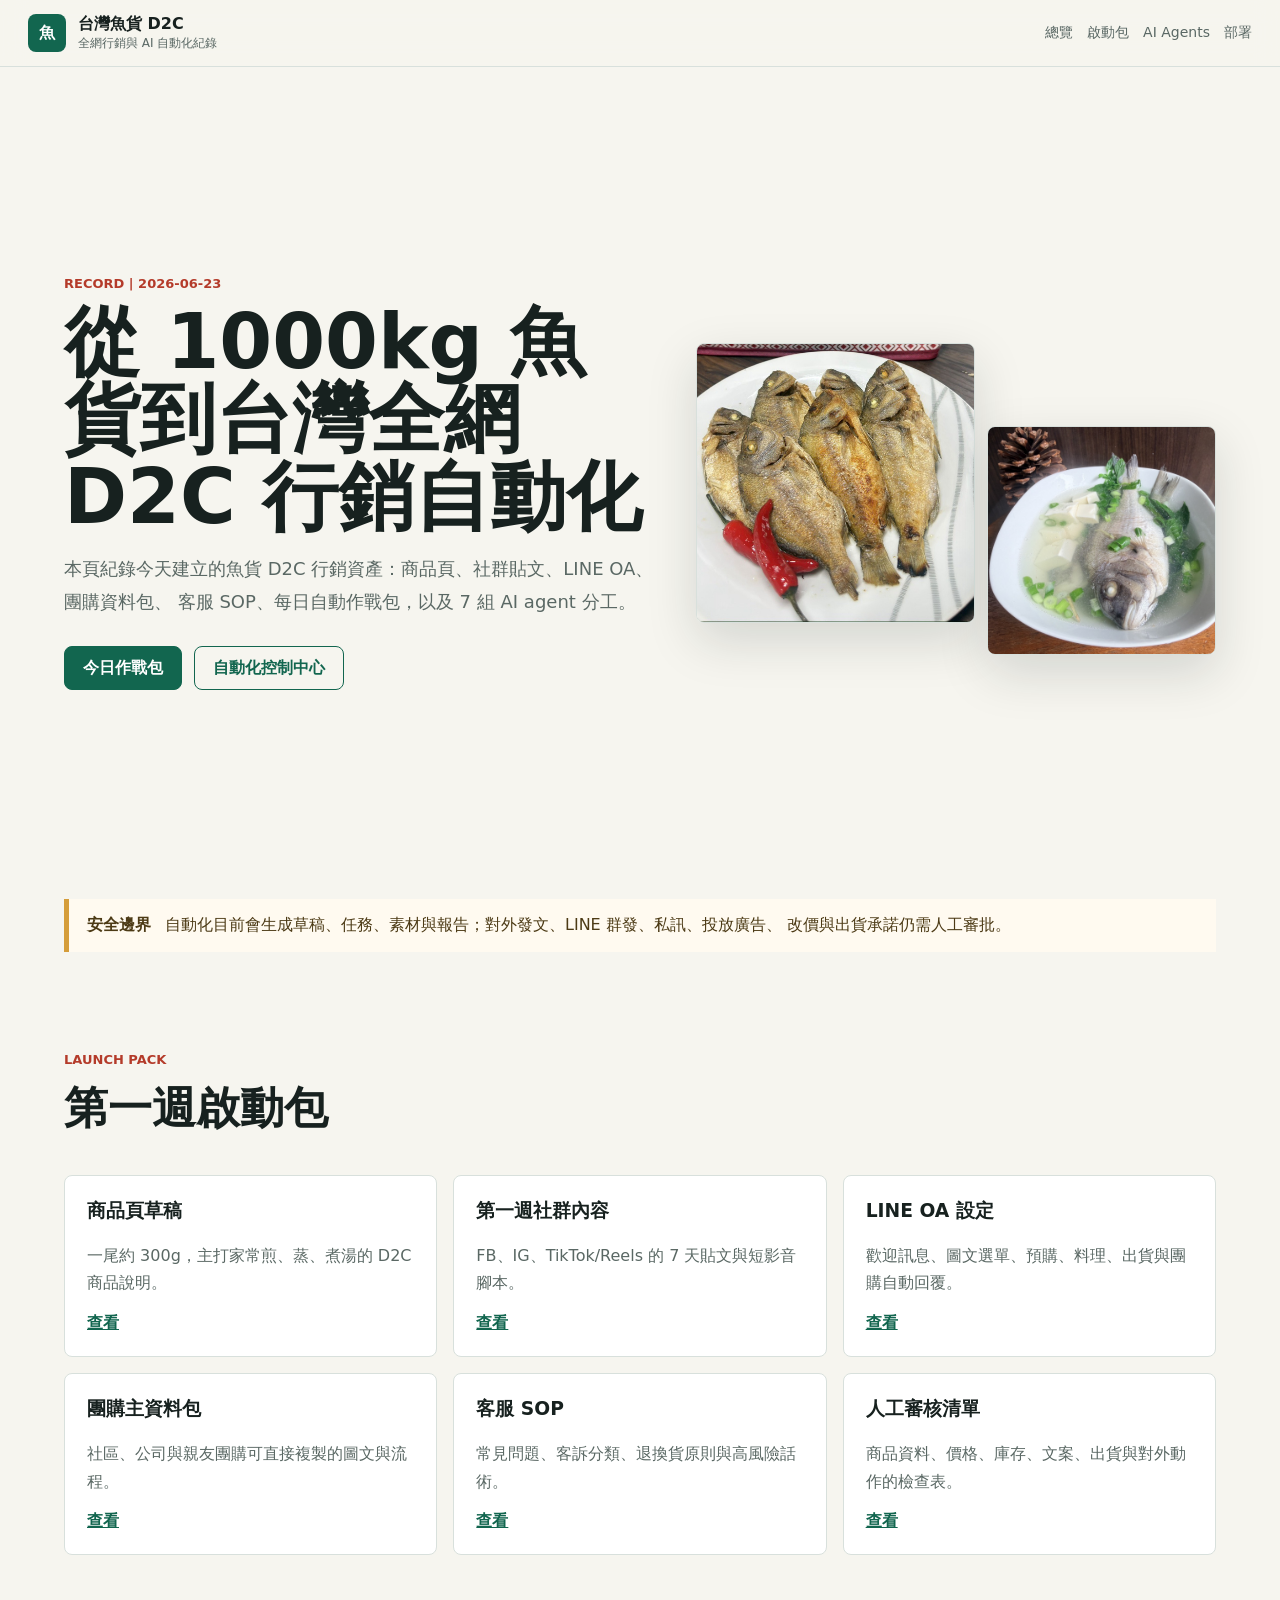
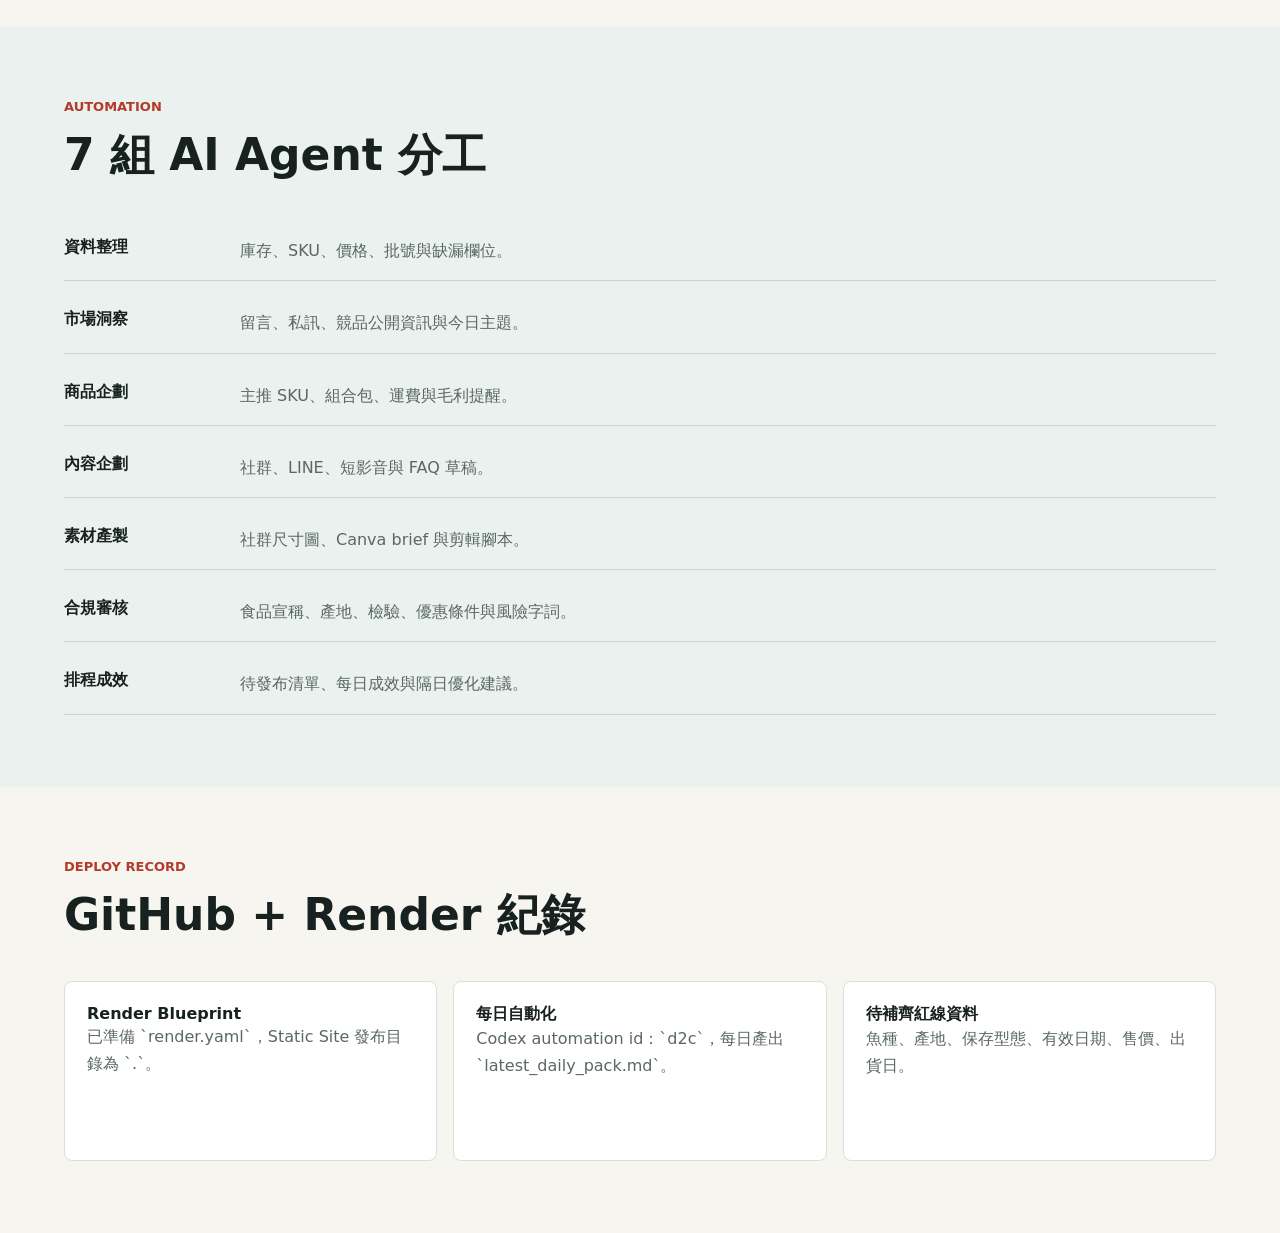
==== web/index.html @ 5a1cbb77 "Record fish D2C launch automation" ====
<!doctype html>
<html lang="zh-Hant">
  <head>
    <meta charset="utf-8" />
    <meta name="viewport" content="width=device-width, initial-scale=1" />
    <title>台灣魚貨 D2C 自動化行銷紀錄</title>
    <meta
      name="description"
      content="台灣魚貨 D2C 全網行銷、AI agent 自動化、冷鏈履約與第一週啟動包紀錄。"
    />
    <link rel="stylesheet" href="styles.css" />
  </head>
  <body>
    <header class="topbar">
      <a class="brand" href="#overview" aria-label="台灣魚貨 D2C 自動化行銷紀錄">
        <span class="brand-mark">魚</span>
        <span>
          <strong>台灣魚貨 D2C</strong>
          <small>全網行銷與 AI 自動化紀錄</small>
        </span>
      </a>
      <nav aria-label="頁面導覽">
        <a href="#overview">總覽</a>
        <a href="#launch">啟動包</a>
        <a href="#agents">AI Agents</a>
        <a href="#render">部署</a>
      </nav>
    </header>

    <main>
      <section id="overview" class="hero">
        <div class="hero-copy">
          <p class="eyebrow">Record | 2026-06-23</p>
          <h1>從 1000kg 魚貨到台灣全網 D2C 行銷自動化</h1>
          <p>
            本頁紀錄今天建立的魚貨 D2C 行銷資產：商品頁、社群貼文、LINE OA、團購資料包、
            客服 SOP、每日自動作戰包，以及 7 組 AI agent 分工。
          </p>
          <div class="hero-actions">
            <a class="button primary" href="../output/fish_d2c_launch/latest_daily_pack.md">今日作戰包</a>
            <a class="button secondary" href="../output/fish_d2c_launch/AUTOMATION_CONTROL_CENTER.md">自動化控制中心</a>
          </div>
        </div>
        <div class="hero-media" aria-label="料理素材">
          <img src="../output/fish_d2c_launch/social_images/fried-fish-square-1080.jpg" alt="乾煎魚料理照" />
          <img src="../output/fish_d2c_launch/social_images/fish-soup-square-1080.jpg" alt="鮮魚豆腐湯料理照" />
        </div>
      </section>

      <section class="notice">
        <strong>安全邊界</strong>
        <span>
          自動化目前會生成草稿、任務、素材與報告；對外發文、LINE 群發、私訊、投放廣告、
          改價與出貨承諾仍需人工審批。
        </span>
      </section>

      <section id="launch" class="section">
        <div class="section-heading">
          <p class="eyebrow">Launch Pack</p>
          <h2>第一週啟動包</h2>
        </div>
        <div class="grid">
          <article class="card">
            <h3>商品頁草稿</h3>
            <p>一尾約 300g，主打家常煎、蒸、煮湯的 D2C 商品說明。</p>
            <a href="../output/fish_d2c_launch/product_page_draft.md">查看</a>
          </article>
          <article class="card">
            <h3>第一週社群內容</h3>
            <p>FB、IG、TikTok/Reels 的 7 天貼文與短影音腳本。</p>
            <a href="../output/fish_d2c_launch/week1_social_posts.md">查看</a>
          </article>
          <article class="card">
            <h3>LINE OA 設定</h3>
            <p>歡迎訊息、圖文選單、預購、料理、出貨與團購自動回覆。</p>
            <a href="../output/fish_d2c_launch/line_oa_launch.md">查看</a>
          </article>
          <article class="card">
            <h3>團購主資料包</h3>
            <p>社區、公司與親友團購可直接複製的圖文與流程。</p>
            <a href="../output/fish_d2c_launch/group_buy_pack.md">查看</a>
          </article>
          <article class="card">
            <h3>客服 SOP</h3>
            <p>常見問題、客訴分類、退換貨原則與高風險話術。</p>
            <a href="../output/fish_d2c_launch/customer_service_sop.md">查看</a>
          </article>
          <article class="card">
            <h3>人工審核清單</h3>
            <p>商品資料、價格、庫存、文案、出貨與對外動作的檢查表。</p>
            <a href="../output/fish_d2c_launch/approval_checklist.md">查看</a>
          </article>
        </div>
      </section>

      <section id="agents" class="section alt">
        <div class="section-heading">
          <p class="eyebrow">Automation</p>
          <h2>7 組 AI Agent 分工</h2>
        </div>
        <ol class="timeline">
          <li><strong>資料整理</strong><span>庫存、SKU、價格、批號與缺漏欄位。</span></li>
          <li><strong>市場洞察</strong><span>留言、私訊、競品公開資訊與今日主題。</span></li>
          <li><strong>商品企劃</strong><span>主推 SKU、組合包、運費與毛利提醒。</span></li>
          <li><strong>內容企劃</strong><span>社群、LINE、短影音與 FAQ 草稿。</span></li>
          <li><strong>素材產製</strong><span>社群尺寸圖、Canva brief 與剪輯腳本。</span></li>
          <li><strong>合規審核</strong><span>食品宣稱、產地、檢驗、優惠條件與風險字詞。</span></li>
          <li><strong>排程成效</strong><span>待發布清單、每日成效與隔日優化建議。</span></li>
        </ol>
      </section>

      <section id="render" class="section">
        <div class="section-heading">
          <p class="eyebrow">Deploy Record</p>
          <h2>GitHub + Render 紀錄</h2>
        </div>
        <div class="status-panel">
          <div>
            <strong>Render Blueprint</strong>
            <span>已準備 `render.yaml`，Static Site 發布目錄為 `.`。</span>
          </div>
          <div>
            <strong>每日自動化</strong>
            <span>Codex automation id：`d2c`，每日產出 `latest_daily_pack.md`。</span>
          </div>
          <div>
            <strong>待補齊紅線資料</strong>
            <span>魚種、產地、保存型態、有效日期、售價、出貨日。</span>
          </div>
        </div>
      </section>
    </main>
  </body>
</html>
---- web/styles.css ----
:root {
  color-scheme: light;
  --ink: #17211f;
  --muted: #5a6864;
  --line: #d8e0dc;
  --bg: #f6f5ef;
  --panel: #ffffff;
  --green: #12664f;
  --red: #b43b2a;
  --gold: #d59d3a;
  --blue: #255c7a;
  font-family: Inter, "Noto Sans TC", "PingFang TC", system-ui, sans-serif;
}

* {
  box-sizing: border-box;
}

body {
  margin: 0;
  background: var(--bg);
  color: var(--ink);
}

a {
  color: inherit;
}

.topbar {
  position: sticky;
  top: 0;
  z-index: 10;
  display: flex;
  align-items: center;
  justify-content: space-between;
  gap: 24px;
  padding: 14px 28px;
  border-bottom: 1px solid var(--line);
  background: rgba(246, 245, 239, 0.94);
  backdrop-filter: blur(12px);
}

.brand {
  display: flex;
  align-items: center;
  gap: 12px;
  text-decoration: none;
}

.brand-mark {
  display: grid;
  width: 38px;
  height: 38px;
  place-items: center;
  border-radius: 8px;
  background: var(--green);
  color: white;
  font-weight: 800;
}

.brand strong,
.brand small {
  display: block;
}

.brand small {
  color: var(--muted);
  font-size: 12px;
}

nav {
  display: flex;
  flex-wrap: wrap;
  gap: 14px;
  color: var(--muted);
  font-size: 14px;
}

nav a {
  text-decoration: none;
}

.hero {
  display: grid;
  grid-template-columns: minmax(0, 1fr) minmax(320px, 520px);
  gap: 40px;
  align-items: center;
  min-height: calc(100vh - 68px);
  padding: 56px clamp(20px, 5vw, 72px);
}

.eyebrow {
  margin: 0 0 12px;
  color: var(--red);
  font-size: 13px;
  font-weight: 800;
  letter-spacing: 0;
  text-transform: uppercase;
}

h1,
h2,
h3,
p {
  margin-top: 0;
}

h1 {
  max-width: 820px;
  margin-bottom: 18px;
  font-size: clamp(40px, 6vw, 76px);
  line-height: 1.02;
}

h2 {
  font-size: clamp(28px, 4vw, 44px);
}

.hero-copy p:not(.eyebrow) {
  max-width: 720px;
  color: var(--muted);
  font-size: 18px;
  line-height: 1.8;
}

.hero-actions {
  display: flex;
  flex-wrap: wrap;
  gap: 12px;
  margin-top: 28px;
}

.button {
  display: inline-flex;
  align-items: center;
  justify-content: center;
  min-height: 44px;
  padding: 0 18px;
  border: 1px solid var(--green);
  border-radius: 8px;
  text-decoration: none;
  font-weight: 800;
}

.button.primary {
  background: var(--green);
  color: white;
}

.button.secondary {
  background: transparent;
  color: var(--green);
}

.hero-media {
  display: grid;
  grid-template-columns: 1fr 0.82fr;
  gap: 12px;
  align-items: end;
}

.hero-media img {
  width: 100%;
  aspect-ratio: 1;
  object-fit: cover;
  border: 1px solid var(--line);
  border-radius: 8px;
  box-shadow: 0 18px 50px rgba(23, 33, 31, 0.15);
}

.hero-media img:nth-child(2) {
  transform: translateY(32px);
}

.notice {
  display: flex;
  gap: 14px;
  align-items: center;
  margin: 0 clamp(20px, 5vw, 72px) 28px;
  padding: 16px 18px;
  border-left: 5px solid var(--gold);
  background: #fffaf0;
  color: #4c3a15;
}

.section {
  padding: 72px clamp(20px, 5vw, 72px);
}

.section.alt {
  background: #eaf1ee;
}

.section-heading {
  max-width: 760px;
  margin-bottom: 28px;
}

.grid {
  display: grid;
  grid-template-columns: repeat(3, minmax(0, 1fr));
  gap: 16px;
}

.card,
.status-panel > div {
  min-height: 180px;
  padding: 22px;
  border: 1px solid var(--line);
  border-radius: 8px;
  background: var(--panel);
}

.card p,
.timeline span,
.status-panel span {
  color: var(--muted);
  line-height: 1.7;
}

.card a {
  color: var(--green);
  font-weight: 800;
}

.timeline {
  display: grid;
  gap: 12px;
  margin: 0;
  padding: 0;
  list-style: none;
}

.timeline li {
  display: grid;
  grid-template-columns: 160px 1fr;
  gap: 16px;
  padding: 16px 0;
  border-bottom: 1px solid rgba(18, 102, 79, 0.18);
}

.status-panel {
  display: grid;
  grid-template-columns: repeat(3, minmax(0, 1fr));
  gap: 16px;
}

.status-panel strong,
.status-panel span {
  display: block;
}

@media (max-width: 860px) {
  .topbar,
  .hero,
  .notice {
    align-items: flex-start;
  }

  .topbar {
    position: static;
    flex-direction: column;
  }

  .hero,
  .grid,
  .status-panel {
    grid-template-columns: 1fr;
  }

  .hero {
    min-height: auto;
    padding-top: 36px;
  }

  .hero-media img:nth-child(2) {
    transform: none;
  }

  .notice {
    flex-direction: column;
  }

  .timeline li {
    grid-template-columns: 1fr;
    gap: 6px;
  }
}
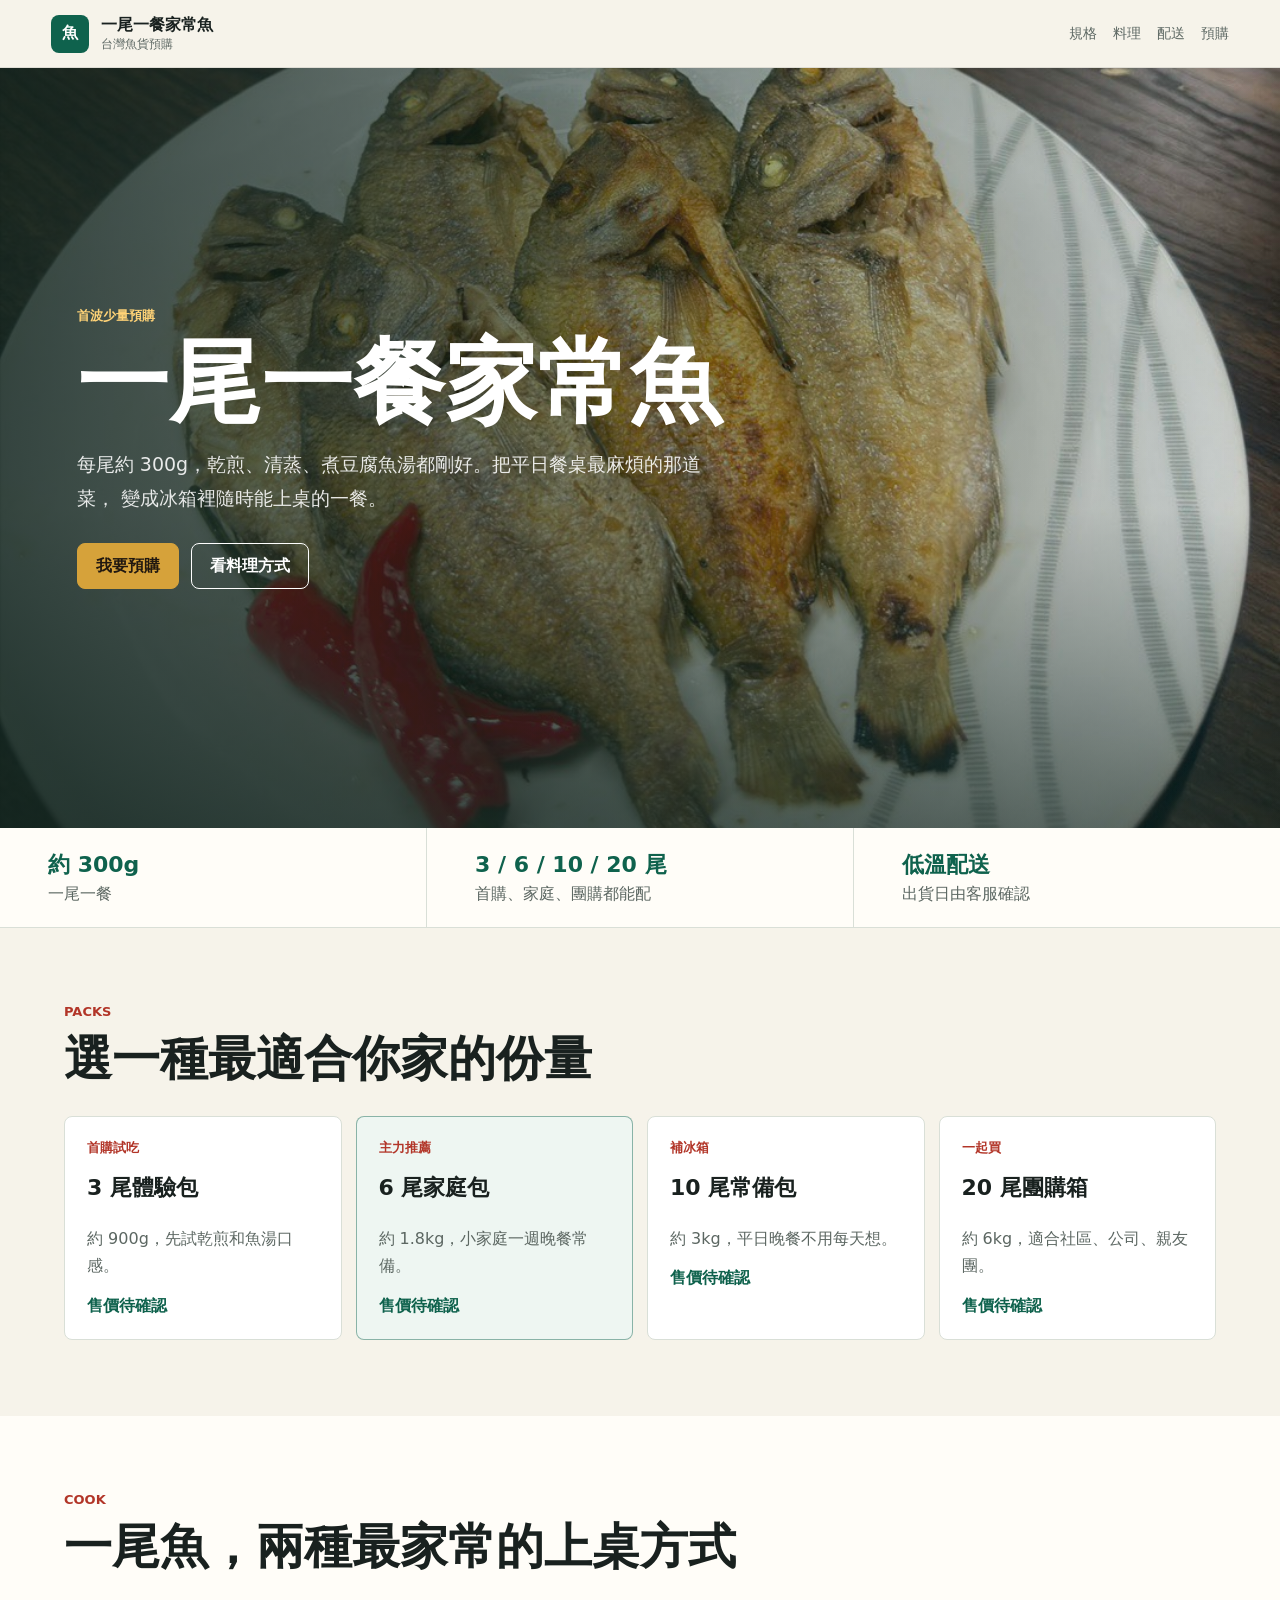
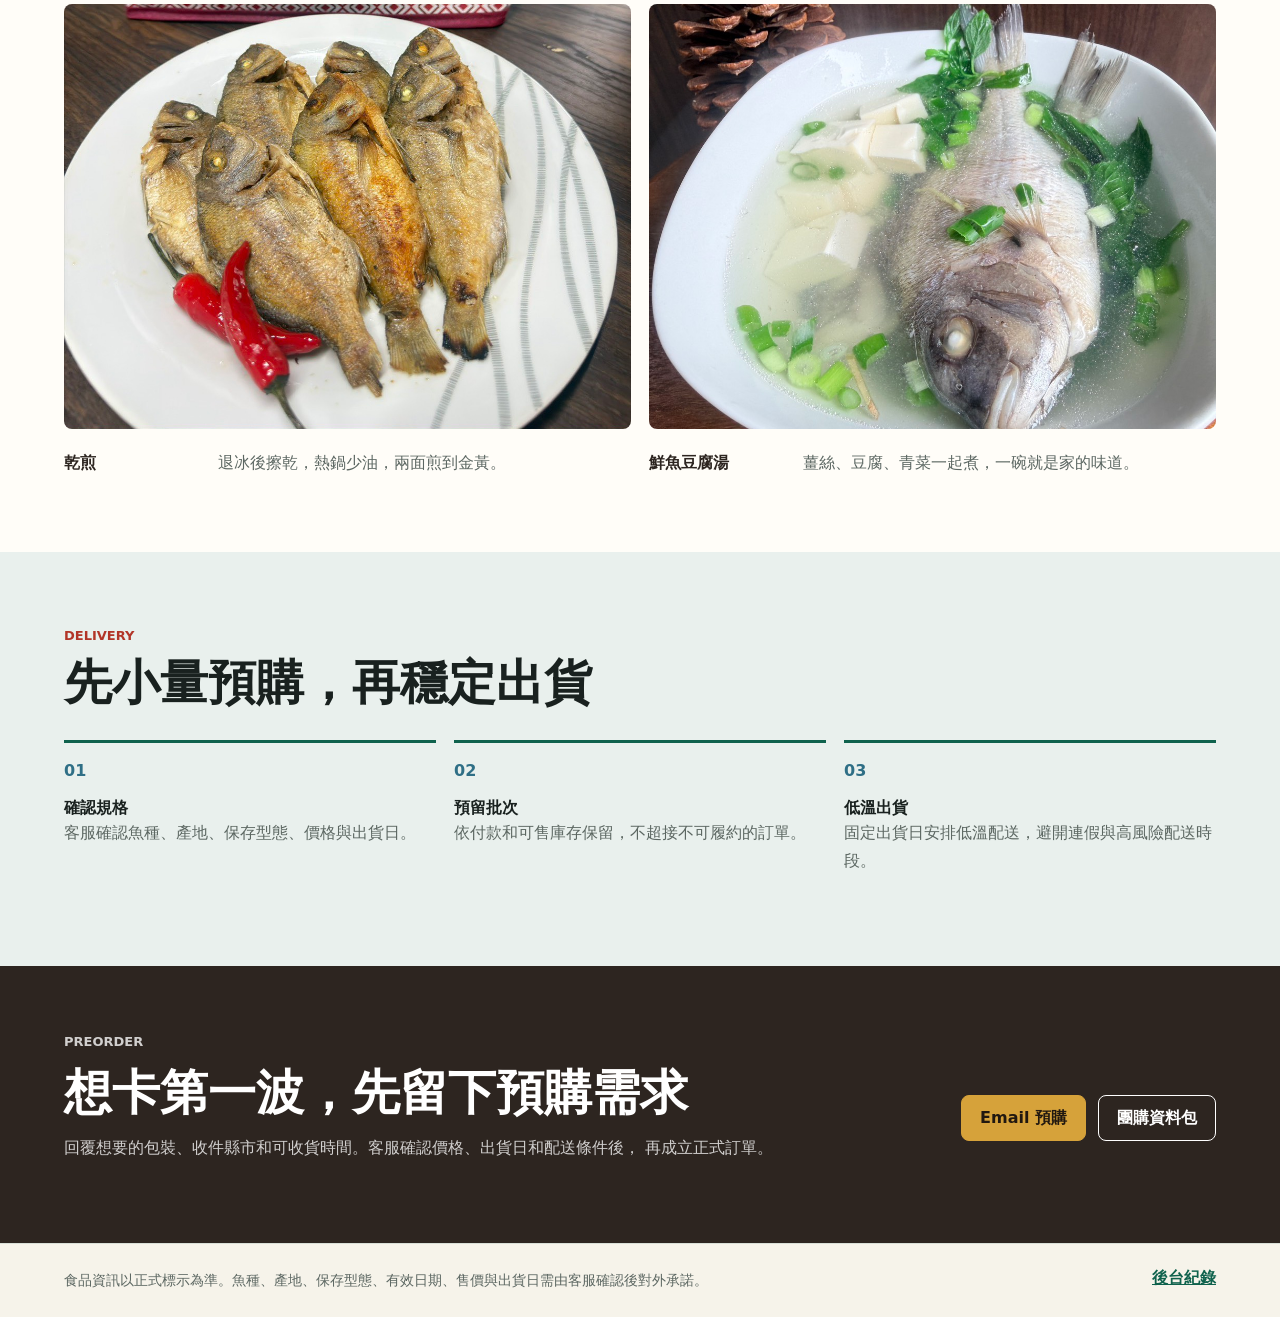
==== commit cc575006: "Build single product landing page" ====
--- a/web/index.html
+++ b/web/index.html
@@ -3,132 +3,167 @@
   <head>
     <meta charset="utf-8" />
     <meta name="viewport" content="width=device-width, initial-scale=1" />
-    <title>台灣魚貨 D2C 自動化行銷紀錄</title>
+    <title>一尾一餐家常魚｜台灣魚貨預購</title>
     <meta
       name="description"
-      content="台灣魚貨 D2C 全網行銷、AI agent 自動化、冷鏈履約與第一週啟動包紀錄。"
+      content="每尾約 300g，一餐剛剛好。適合乾煎、清蒸、煮湯的台灣家常魚預購頁。"
     />
     <link rel="stylesheet" href="styles.css" />
   </head>
   <body>
     <header class="topbar">
-      <a class="brand" href="#overview" aria-label="台灣魚貨 D2C 自動化行銷紀錄">
+      <a class="brand" href="#hero" aria-label="一尾一餐家常魚">
         <span class="brand-mark">魚</span>
         <span>
-          <strong>台灣魚貨 D2C</strong>
-          <small>全網行銷與 AI 自動化紀錄</small>
+          <strong>一尾一餐家常魚</strong>
+          <small>台灣魚貨預購</small>
         </span>
       </a>
       <nav aria-label="頁面導覽">
-        <a href="#overview">總覽</a>
-        <a href="#launch">啟動包</a>
-        <a href="#agents">AI Agents</a>
-        <a href="#render">部署</a>
+        <a href="#packs">規格</a>
+        <a href="#cook">料理</a>
+        <a href="#delivery">配送</a>
+        <a href="#order">預購</a>
       </nav>
     </header>
 
     <main>
-      <section id="overview" class="hero">
-        <div class="hero-copy">
-          <p class="eyebrow">Record | 2026-06-23</p>
-          <h1>從 1000kg 魚貨到台灣全網 D2C 行銷自動化</h1>
+      <section id="hero" class="hero">
+        <img
+          class="hero-image"
+          src="/output/fish_d2c_launch/assets/fried-fish.jpg"
+          alt="乾煎魚料理照"
+        />
+        <div class="hero-overlay"></div>
+        <div class="hero-content">
+          <p class="eyebrow">首波少量預購</p>
+          <h1>一尾一餐家常魚</h1>
           <p>
-            本頁紀錄今天建立的魚貨 D2C 行銷資產：商品頁、社群貼文、LINE OA、團購資料包、
-            客服 SOP、每日自動作戰包，以及 7 組 AI agent 分工。
+            每尾約 300g，乾煎、清蒸、煮豆腐魚湯都剛好。把平日餐桌最麻煩的那道菜，
+            變成冰箱裡隨時能上桌的一餐。
           </p>
           <div class="hero-actions">
-            <a class="button primary" href="../output/fish_d2c_launch/latest_daily_pack.md">今日作戰包</a>
-            <a class="button secondary" href="../output/fish_d2c_launch/AUTOMATION_CONTROL_CENTER.md">自動化控制中心</a>
+            <a class="button primary" href="#order">我要預購</a>
+            <a class="button secondary" href="#cook">看料理方式</a>
           </div>
-        </div>
-        <div class="hero-media" aria-label="料理素材">
-          <img src="../output/fish_d2c_launch/social_images/fried-fish-square-1080.jpg" alt="乾煎魚料理照" />
-          <img src="../output/fish_d2c_launch/social_images/fish-soup-square-1080.jpg" alt="鮮魚豆腐湯料理照" />
         </div>
       </section>
 
-      <section class="notice">
-        <strong>安全邊界</strong>
-        <span>
-          自動化目前會生成草稿、任務、素材與報告；對外發文、LINE 群發、私訊、投放廣告、
-          改價與出貨承諾仍需人工審批。
-        </span>
+      <section class="quick-strip" aria-label="商品重點">
+        <div>
+          <strong>約 300g</strong>
+          <span>一尾一餐</span>
+        </div>
+        <div>
+          <strong>3 / 6 / 10 / 20 尾</strong>
+          <span>首購、家庭、團購都能配</span>
+        </div>
+        <div>
+          <strong>低溫配送</strong>
+          <span>出貨日由客服確認</span>
+        </div>
       </section>
 
-      <section id="launch" class="section">
+      <section id="packs" class="section">
         <div class="section-heading">
-          <p class="eyebrow">Launch Pack</p>
-          <h2>第一週啟動包</h2>
+          <p class="eyebrow">Packs</p>
+          <h2>選一種最適合你家的份量</h2>
         </div>
-        <div class="grid">
-          <article class="card">
-            <h3>商品頁草稿</h3>
-            <p>一尾約 300g，主打家常煎、蒸、煮湯的 D2C 商品說明。</p>
-            <a href="../output/fish_d2c_launch/product_page_draft.md">查看</a>
+        <div class="pack-grid">
+          <article class="pack-card">
+            <span>首購試吃</span>
+            <h3>3 尾體驗包</h3>
+            <p>約 900g，先試乾煎和魚湯口感。</p>
+            <strong>售價待確認</strong>
           </article>
-          <article class="card">
-            <h3>第一週社群內容</h3>
-            <p>FB、IG、TikTok/Reels 的 7 天貼文與短影音腳本。</p>
-            <a href="../output/fish_d2c_launch/week1_social_posts.md">查看</a>
+          <article class="pack-card featured">
+            <span>主力推薦</span>
+            <h3>6 尾家庭包</h3>
+            <p>約 1.8kg，小家庭一週晚餐常備。</p>
+            <strong>售價待確認</strong>
           </article>
-          <article class="card">
-            <h3>LINE OA 設定</h3>
-            <p>歡迎訊息、圖文選單、預購、料理、出貨與團購自動回覆。</p>
-            <a href="../output/fish_d2c_launch/line_oa_launch.md">查看</a>
+          <article class="pack-card">
+            <span>補冰箱</span>
+            <h3>10 尾常備包</h3>
+            <p>約 3kg，平日晚餐不用每天想。</p>
+            <strong>售價待確認</strong>
           </article>
-          <article class="card">
-            <h3>團購主資料包</h3>
-            <p>社區、公司與親友團購可直接複製的圖文與流程。</p>
-            <a href="../output/fish_d2c_launch/group_buy_pack.md">查看</a>
-          </article>
-          <article class="card">
-            <h3>客服 SOP</h3>
-            <p>常見問題、客訴分類、退換貨原則與高風險話術。</p>
-            <a href="../output/fish_d2c_launch/customer_service_sop.md">查看</a>
-          </article>
-          <article class="card">
-            <h3>人工審核清單</h3>
-            <p>商品資料、價格、庫存、文案、出貨與對外動作的檢查表。</p>
-            <a href="../output/fish_d2c_launch/approval_checklist.md">查看</a>
+          <article class="pack-card">
+            <span>一起買</span>
+            <h3>20 尾團購箱</h3>
+            <p>約 6kg，適合社區、公司、親友團。</p>
+            <strong>售價待確認</strong>
           </article>
         </div>
       </section>
 
-      <section id="agents" class="section alt">
+      <section id="cook" class="section cook-section">
         <div class="section-heading">
-          <p class="eyebrow">Automation</p>
-          <h2>7 組 AI Agent 分工</h2>
+          <p class="eyebrow">Cook</p>
+          <h2>一尾魚，兩種最家常的上桌方式</h2>
         </div>
-        <ol class="timeline">
-          <li><strong>資料整理</strong><span>庫存、SKU、價格、批號與缺漏欄位。</span></li>
-          <li><strong>市場洞察</strong><span>留言、私訊、競品公開資訊與今日主題。</span></li>
-          <li><strong>商品企劃</strong><span>主推 SKU、組合包、運費與毛利提醒。</span></li>
-          <li><strong>內容企劃</strong><span>社群、LINE、短影音與 FAQ 草稿。</span></li>
-          <li><strong>素材產製</strong><span>社群尺寸圖、Canva brief 與剪輯腳本。</span></li>
-          <li><strong>合規審核</strong><span>食品宣稱、產地、檢驗、優惠條件與風險字詞。</span></li>
-          <li><strong>排程成效</strong><span>待發布清單、每日成效與隔日優化建議。</span></li>
-        </ol>
+        <div class="cook-layout">
+          <figure>
+            <img src="/output/fish_d2c_launch/assets/fried-fish.jpg" alt="乾煎魚成品" />
+            <figcaption>
+              <strong>乾煎</strong>
+              <span>退冰後擦乾，熱鍋少油，兩面煎到金黃。</span>
+            </figcaption>
+          </figure>
+          <figure>
+            <img src="/output/fish_d2c_launch/assets/fish-soup.jpg" alt="鮮魚豆腐湯成品" />
+            <figcaption>
+              <strong>鮮魚豆腐湯</strong>
+              <span>薑絲、豆腐、青菜一起煮，一碗就是家的味道。</span>
+            </figcaption>
+          </figure>
+        </div>
       </section>
 
-      <section id="render" class="section">
+      <section id="delivery" class="section delivery-section">
         <div class="section-heading">
-          <p class="eyebrow">Deploy Record</p>
-          <h2>GitHub + Render 紀錄</h2>
+          <p class="eyebrow">Delivery</p>
+          <h2>先小量預購，再穩定出貨</h2>
         </div>
-        <div class="status-panel">
+        <div class="delivery-steps">
           <div>
-            <strong>Render Blueprint</strong>
-            <span>已準備 `render.yaml`，Static Site 發布目錄為 `.`。</span>
+            <span>01</span>
+            <strong>確認規格</strong>
+            <p>客服確認魚種、產地、保存型態、價格與出貨日。</p>
           </div>
           <div>
-            <strong>每日自動化</strong>
-            <span>Codex automation id：`d2c`，每日產出 `latest_daily_pack.md`。</span>
+            <span>02</span>
+            <strong>預留批次</strong>
+            <p>依付款和可售庫存保留，不超接不可履約的訂單。</p>
           </div>
           <div>
-            <strong>待補齊紅線資料</strong>
-            <span>魚種、產地、保存型態、有效日期、售價、出貨日。</span>
+            <span>03</span>
+            <strong>低溫出貨</strong>
+            <p>固定出貨日安排低溫配送，避開連假與高風險配送時段。</p>
           </div>
         </div>
+      </section>
+
+      <section id="order" class="order-section">
+        <div>
+          <p class="eyebrow">Preorder</p>
+          <h2>想卡第一波，先留下預購需求</h2>
+          <p>
+            回覆想要的包裝、收件縣市和可收貨時間。客服確認價格、出貨日和配送條件後，
+            再成立正式訂單。
+          </p>
+        </div>
+        <div class="order-actions">
+          <a class="button primary" href="mailto:hello@example.com?subject=一尾一餐家常魚預購&body=我想預購：%0A收件縣市：%0A可收貨時間：">Email 預購</a>
+          <a class="button secondary" href="/output/fish_d2c_launch/group_buy_pack.md">團購資料包</a>
+        </div>
+      </section>
+
+      <section class="fine-print">
+        <p>
+          食品資訊以正式標示為準。魚種、產地、保存型態、有效日期、售價與出貨日需由客服確認後對外承諾。
+        </p>
+        <a href="/output/fish_d2c_launch/AUTOMATION_CONTROL_CENTER.md">後台紀錄</a>
       </section>
     </main>
   </body>
--- a/web/styles.css
+++ b/web/styles.css
@@ -1,19 +1,24 @@
 :root {
   color-scheme: light;
-  --ink: #17211f;
-  --muted: #5a6864;
-  --line: #d8e0dc;
-  --bg: #f6f5ef;
+  --ink: #19211f;
+  --muted: #5c6762;
+  --line: #d9dfd7;
+  --bg: #f6f3ea;
   --panel: #ffffff;
-  --green: #12664f;
-  --red: #b43b2a;
-  --gold: #d59d3a;
-  --blue: #255c7a;
+  --leaf: #0f624d;
+  --pepper: #b23528;
+  --soy: #2d2520;
+  --broth: #d6a23a;
+  --water: #2f6f86;
   font-family: Inter, "Noto Sans TC", "PingFang TC", system-ui, sans-serif;
 }
 
 * {
   box-sizing: border-box;
+}
+
+html {
+  scroll-behavior: smooth;
 }
 
 body {
@@ -29,15 +34,16 @@
 .topbar {
   position: sticky;
   top: 0;
-  z-index: 10;
+  z-index: 20;
   display: flex;
   align-items: center;
   justify-content: space-between;
   gap: 24px;
-  padding: 14px 28px;
-  border-bottom: 1px solid var(--line);
-  background: rgba(246, 245, 239, 0.94);
-  backdrop-filter: blur(12px);
+  min-height: 68px;
+  padding: 12px clamp(18px, 4vw, 56px);
+  border-bottom: 1px solid rgba(25, 33, 31, 0.1);
+  background: rgba(246, 243, 234, 0.94);
+  backdrop-filter: blur(14px);
 }
 
 .brand {
@@ -53,8 +59,8 @@
   height: 38px;
   place-items: center;
   border-radius: 8px;
-  background: var(--green);
-  color: white;
+  background: var(--leaf);
+  color: #fff;
   font-weight: 800;
 }
 
@@ -71,7 +77,7 @@
 nav {
   display: flex;
   flex-wrap: wrap;
-  gap: 14px;
+  gap: 16px;
   color: var(--muted);
   font-size: 14px;
 }
@@ -81,21 +87,50 @@
 }
 
 .hero {
-  display: grid;
-  grid-template-columns: minmax(0, 1fr) minmax(320px, 520px);
-  gap: 40px;
+  position: relative;
+  display: grid;
   align-items: center;
-  min-height: calc(100vh - 68px);
-  padding: 56px clamp(20px, 5vw, 72px);
+  min-height: calc(92vh - 68px);
+  overflow: hidden;
+  padding: 70px clamp(20px, 6vw, 88px);
+}
+
+.hero-image,
+.hero-overlay {
+  position: absolute;
+  inset: 0;
+}
+
+.hero-image {
+  width: 100%;
+  height: 100%;
+  object-fit: cover;
+}
+
+.hero-overlay {
+  background:
+    linear-gradient(90deg, rgba(15, 34, 28, 0.82), rgba(15, 34, 28, 0.56) 42%, rgba(15, 34, 28, 0.08)),
+    linear-gradient(0deg, rgba(15, 34, 28, 0.55), rgba(15, 34, 28, 0.05) 42%);
+}
+
+.hero-content {
+  position: relative;
+  z-index: 1;
+  max-width: 720px;
+  color: #fff;
 }
 
 .eyebrow {
   margin: 0 0 12px;
-  color: var(--red);
+  color: var(--pepper);
   font-size: 13px;
   font-weight: 800;
   letter-spacing: 0;
   text-transform: uppercase;
+}
+
+.hero .eyebrow {
+  color: #ffd377;
 }
 
 h1,
@@ -106,24 +141,30 @@
 }
 
 h1 {
-  max-width: 820px;
   margin-bottom: 18px;
-  font-size: clamp(40px, 6vw, 76px);
-  line-height: 1.02;
+  font-size: clamp(44px, 8vw, 92px);
+  line-height: 1;
 }
 
 h2 {
-  font-size: clamp(28px, 4vw, 44px);
-}
-
-.hero-copy p:not(.eyebrow) {
-  max-width: 720px;
-  color: var(--muted);
-  font-size: 18px;
+  margin-bottom: 14px;
+  font-size: clamp(28px, 4vw, 48px);
+  line-height: 1.15;
+}
+
+h3 {
+  font-size: 22px;
+}
+
+.hero-content p:not(.eyebrow) {
+  max-width: 650px;
+  color: rgba(255, 255, 255, 0.88);
+  font-size: 19px;
   line-height: 1.8;
 }
 
-.hero-actions {
+.hero-actions,
+.order-actions {
   display: flex;
   flex-wrap: wrap;
   gap: 12px;
@@ -134,155 +175,231 @@
   display: inline-flex;
   align-items: center;
   justify-content: center;
-  min-height: 44px;
+  min-height: 46px;
   padding: 0 18px;
-  border: 1px solid var(--green);
+  border: 1px solid currentColor;
   border-radius: 8px;
   text-decoration: none;
   font-weight: 800;
 }
 
 .button.primary {
-  background: var(--green);
-  color: white;
+  border-color: var(--broth);
+  background: var(--broth);
+  color: #211810;
 }
 
 .button.secondary {
-  background: transparent;
-  color: var(--green);
-}
-
-.hero-media {
-  display: grid;
-  grid-template-columns: 1fr 0.82fr;
-  gap: 12px;
-  align-items: end;
-}
-
-.hero-media img {
-  width: 100%;
-  aspect-ratio: 1;
-  object-fit: cover;
-  border: 1px solid var(--line);
-  border-radius: 8px;
-  box-shadow: 0 18px 50px rgba(23, 33, 31, 0.15);
-}
-
-.hero-media img:nth-child(2) {
-  transform: translateY(32px);
-}
-
-.notice {
-  display: flex;
-  gap: 14px;
-  align-items: center;
-  margin: 0 clamp(20px, 5vw, 72px) 28px;
-  padding: 16px 18px;
-  border-left: 5px solid var(--gold);
-  background: #fffaf0;
-  color: #4c3a15;
+  color: inherit;
+}
+
+.quick-strip {
+  display: grid;
+  grid-template-columns: repeat(3, minmax(0, 1fr));
+  gap: 1px;
+  background: var(--line);
+  border-bottom: 1px solid var(--line);
+}
+
+.quick-strip div {
+  padding: 22px clamp(18px, 4vw, 48px);
+  background: #fffdf8;
+}
+
+.quick-strip strong,
+.quick-strip span {
+  display: block;
+}
+
+.quick-strip strong {
+  margin-bottom: 4px;
+  color: var(--leaf);
+  font-size: 22px;
+}
+
+.quick-strip span {
+  color: var(--muted);
 }
 
 .section {
-  padding: 72px clamp(20px, 5vw, 72px);
-}
-
-.section.alt {
-  background: #eaf1ee;
+  padding: 76px clamp(20px, 5vw, 72px);
 }
 
 .section-heading {
   max-width: 760px;
-  margin-bottom: 28px;
-}
-
-.grid {
-  display: grid;
-  grid-template-columns: repeat(3, minmax(0, 1fr));
-  gap: 16px;
-}
-
-.card,
-.status-panel > div {
-  min-height: 180px;
+  margin-bottom: 30px;
+}
+
+.section-heading p:not(.eyebrow),
+.order-section p,
+.fine-print p {
+  color: var(--muted);
+  line-height: 1.8;
+}
+
+.pack-grid {
+  display: grid;
+  grid-template-columns: repeat(4, minmax(0, 1fr));
+  gap: 14px;
+}
+
+.pack-card {
+  min-height: 220px;
   padding: 22px;
   border: 1px solid var(--line);
   border-radius: 8px;
   background: var(--panel);
 }
 
-.card p,
-.timeline span,
-.status-panel span {
+.pack-card.featured {
+  border-color: rgba(15, 98, 77, 0.45);
+  background: #eef6f2;
+}
+
+.pack-card span {
+  display: block;
+  margin-bottom: 16px;
+  color: var(--pepper);
+  font-size: 13px;
+  font-weight: 800;
+}
+
+.pack-card p {
   color: var(--muted);
   line-height: 1.7;
 }
 
-.card a {
-  color: var(--green);
+.pack-card strong {
+  color: var(--leaf);
+}
+
+.cook-section {
+  background: #fffdf8;
+}
+
+.cook-layout {
+  display: grid;
+  grid-template-columns: 1fr 1fr;
+  gap: 18px;
+}
+
+figure {
+  margin: 0;
+}
+
+figure img {
+  width: 100%;
+  aspect-ratio: 4 / 3;
+  object-fit: cover;
+  border-radius: 8px;
+}
+
+figcaption {
+  display: grid;
+  grid-template-columns: 140px 1fr;
+  gap: 14px;
+  padding: 16px 0 0;
+  line-height: 1.7;
+}
+
+figcaption strong {
+  color: var(--soy);
+}
+
+figcaption span {
+  color: var(--muted);
+}
+
+.delivery-section {
+  background: #e9f0ed;
+}
+
+.delivery-steps {
+  display: grid;
+  grid-template-columns: repeat(3, minmax(0, 1fr));
+  gap: 18px;
+}
+
+.delivery-steps div {
+  padding-top: 18px;
+  border-top: 3px solid var(--leaf);
+}
+
+.delivery-steps span {
+  display: block;
+  margin-bottom: 18px;
+  color: var(--water);
+  font-weight: 900;
+}
+
+.delivery-steps p {
+  color: var(--muted);
+  line-height: 1.7;
+}
+
+.order-section {
+  display: grid;
+  grid-template-columns: minmax(0, 1fr) auto;
+  gap: 28px;
+  align-items: center;
+  padding: 64px clamp(20px, 5vw, 72px);
+  background: var(--soy);
+  color: #fff;
+}
+
+.order-section p {
+  max-width: 720px;
+  color: rgba(255, 255, 255, 0.78);
+}
+
+.fine-print {
+  display: flex;
+  justify-content: space-between;
+  gap: 18px;
+  padding: 24px clamp(20px, 5vw, 72px);
+  border-top: 1px solid var(--line);
+}
+
+.fine-print p {
+  margin: 0;
+  max-width: 820px;
+  font-size: 14px;
+}
+
+.fine-print a {
+  color: var(--leaf);
   font-weight: 800;
 }
 
-.timeline {
-  display: grid;
-  gap: 12px;
-  margin: 0;
-  padding: 0;
-  list-style: none;
-}
-
-.timeline li {
-  display: grid;
-  grid-template-columns: 160px 1fr;
-  gap: 16px;
-  padding: 16px 0;
-  border-bottom: 1px solid rgba(18, 102, 79, 0.18);
-}
-
-.status-panel {
-  display: grid;
-  grid-template-columns: repeat(3, minmax(0, 1fr));
-  gap: 16px;
-}
-
-.status-panel strong,
-.status-panel span {
-  display: block;
-}
-
-@media (max-width: 860px) {
-  .topbar,
-  .hero,
-  .notice {
-    align-items: flex-start;
-  }
-
+@media (max-width: 900px) {
   .topbar {
     position: static;
+    align-items: flex-start;
     flex-direction: column;
   }
 
-  .hero,
-  .grid,
-  .status-panel {
+  .hero {
+    min-height: 78vh;
+  }
+
+  .hero-overlay {
+    background: linear-gradient(0deg, rgba(15, 34, 28, 0.82), rgba(15, 34, 28, 0.38));
+  }
+
+  .quick-strip,
+  .pack-grid,
+  .cook-layout,
+  .delivery-steps,
+  .order-section {
     grid-template-columns: 1fr;
   }
 
-  .hero {
-    min-height: auto;
-    padding-top: 36px;
-  }
-
-  .hero-media img:nth-child(2) {
-    transform: none;
-  }
-
-  .notice {
+  figcaption {
+    grid-template-columns: 1fr;
+    gap: 4px;
+  }
+
+  .fine-print {
     flex-direction: column;
   }
-
-  .timeline li {
-    grid-template-columns: 1fr;
-    gap: 6px;
-  }
-}
+}
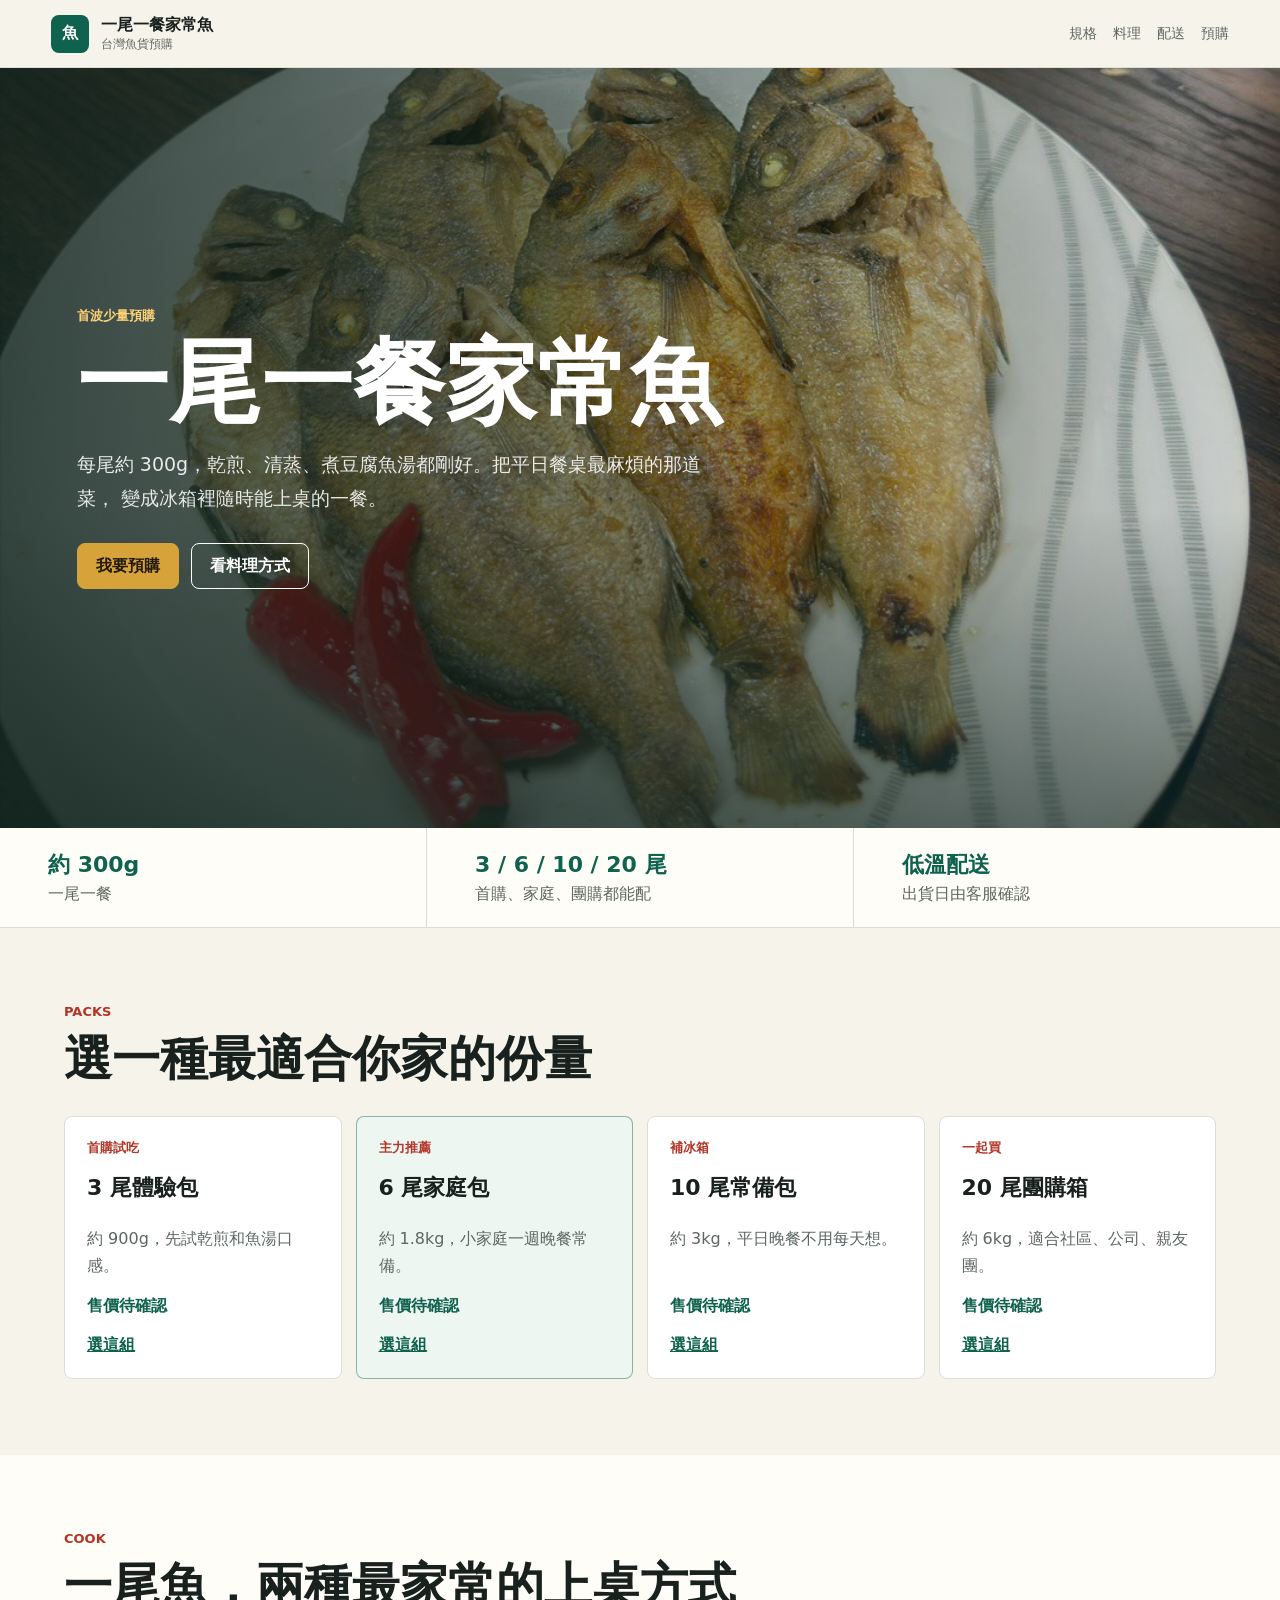
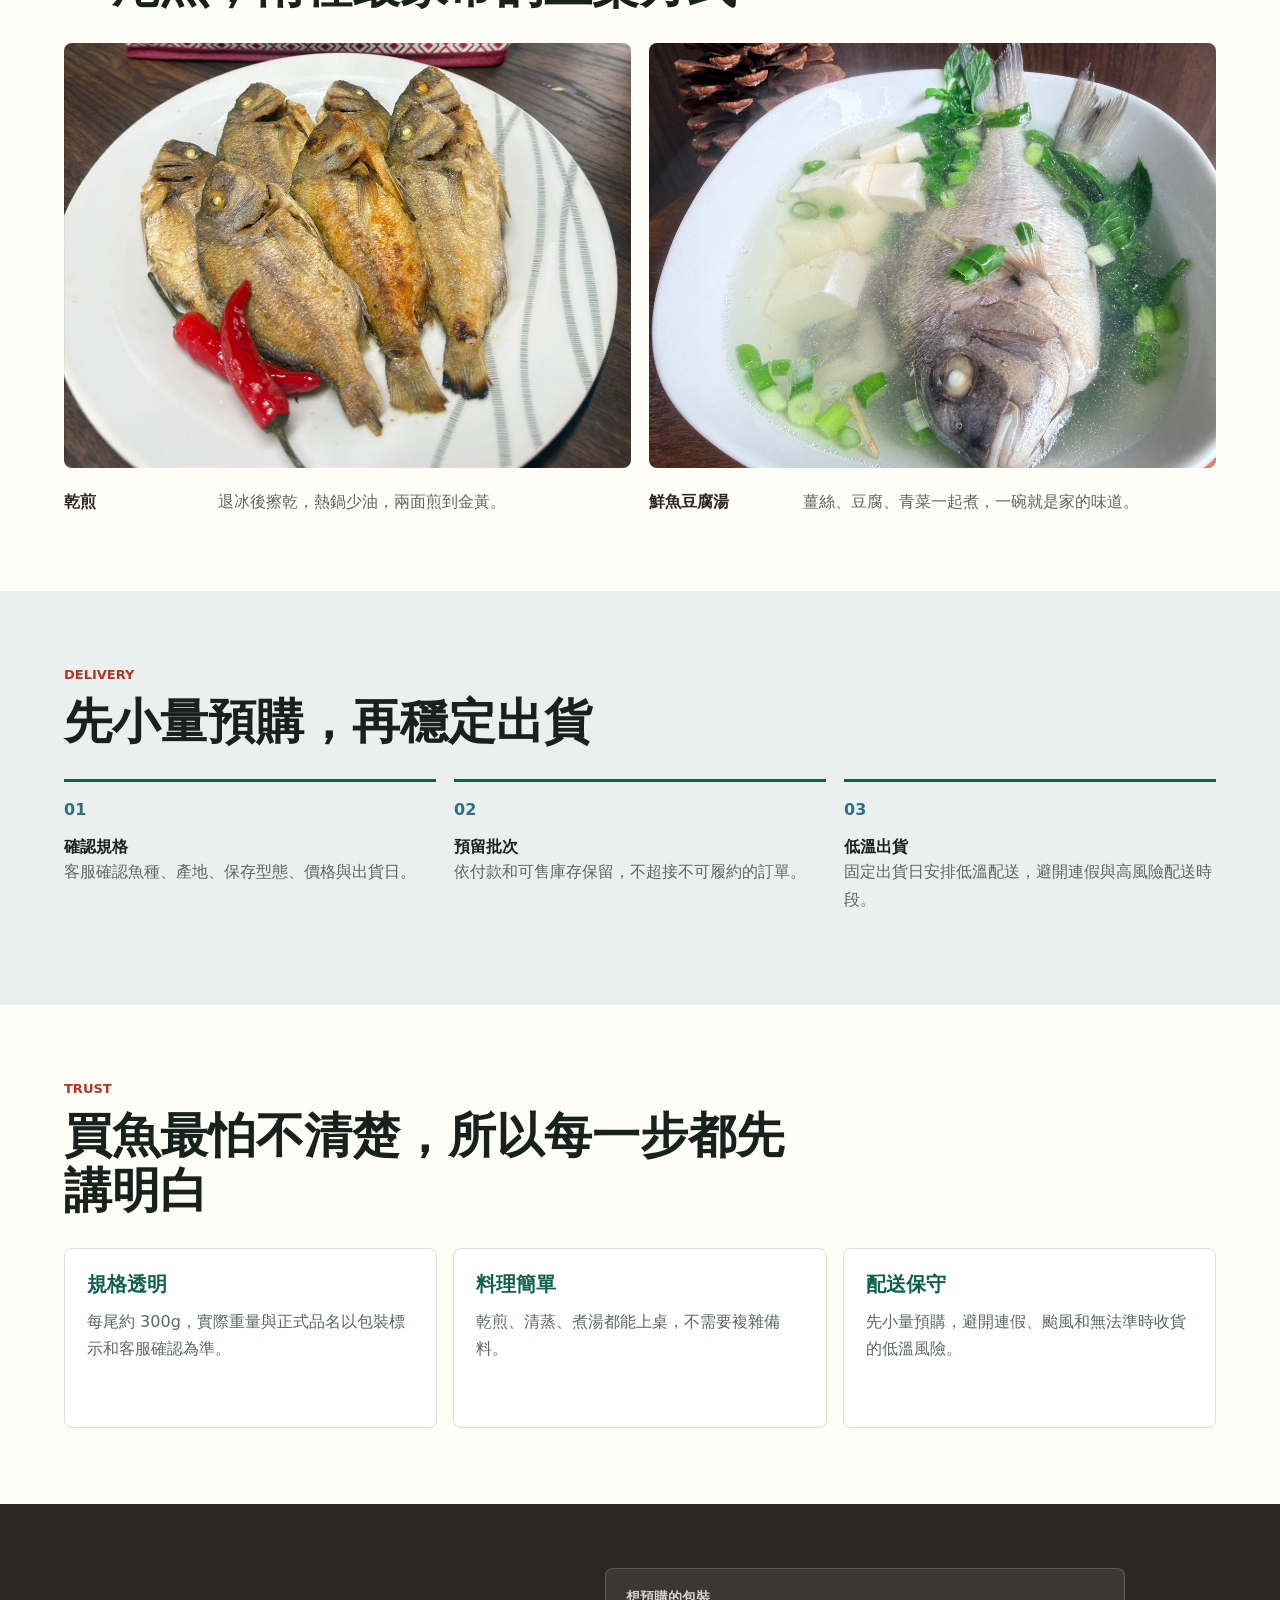
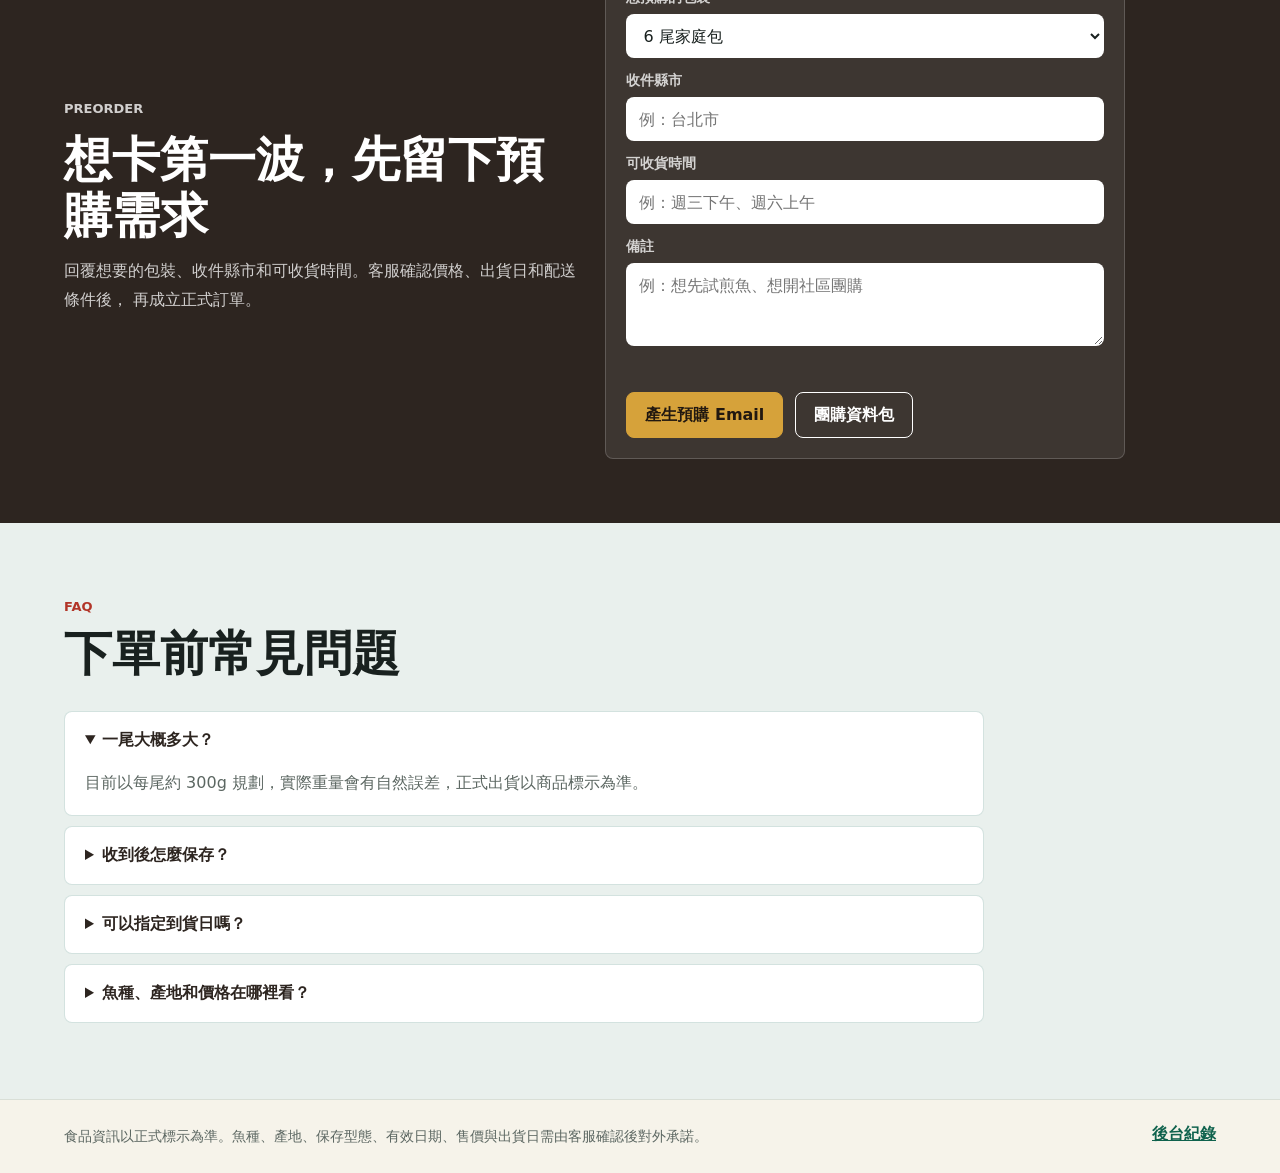
==== commit 686c6fa4: "Add preorder flow to product landing page" ====
--- a/web/index.html
+++ b/web/index.html
@@ -8,7 +8,9 @@
       name="description"
       content="每尾約 300g，一餐剛剛好。適合乾煎、清蒸、煮湯的台灣家常魚預購頁。"
     />
+    <link rel="icon" href="favicon.svg" type="image/svg+xml" />
     <link rel="stylesheet" href="styles.css" />
+    <script src="product.js" defer></script>
   </head>
   <body>
     <header class="topbar">
@@ -70,29 +72,33 @@
           <h2>選一種最適合你家的份量</h2>
         </div>
         <div class="pack-grid">
-          <article class="pack-card">
+          <article class="pack-card" data-pack="3 尾體驗包">
             <span>首購試吃</span>
             <h3>3 尾體驗包</h3>
             <p>約 900g，先試乾煎和魚湯口感。</p>
             <strong>售價待確認</strong>
-          </article>
-          <article class="pack-card featured">
+            <a href="#order">選這組</a>
+          </article>
+          <article class="pack-card featured" data-pack="6 尾家庭包">
             <span>主力推薦</span>
             <h3>6 尾家庭包</h3>
             <p>約 1.8kg，小家庭一週晚餐常備。</p>
             <strong>售價待確認</strong>
-          </article>
-          <article class="pack-card">
+            <a href="#order">選這組</a>
+          </article>
+          <article class="pack-card" data-pack="10 尾常備包">
             <span>補冰箱</span>
             <h3>10 尾常備包</h3>
             <p>約 3kg，平日晚餐不用每天想。</p>
             <strong>售價待確認</strong>
-          </article>
-          <article class="pack-card">
+            <a href="#order">選這組</a>
+          </article>
+          <article class="pack-card" data-pack="20 尾團購箱">
             <span>一起買</span>
             <h3>20 尾團購箱</h3>
             <p>約 6kg，適合社區、公司、親友團。</p>
             <strong>售價待確認</strong>
+            <a href="#order">選這組</a>
           </article>
         </div>
       </section>
@@ -144,6 +150,27 @@
         </div>
       </section>
 
+      <section class="section proof-section">
+        <div class="section-heading">
+          <p class="eyebrow">Trust</p>
+          <h2>買魚最怕不清楚，所以每一步都先講明白</h2>
+        </div>
+        <div class="proof-grid">
+          <article>
+            <strong>規格透明</strong>
+            <p>每尾約 300g，實際重量與正式品名以包裝標示和客服確認為準。</p>
+          </article>
+          <article>
+            <strong>料理簡單</strong>
+            <p>乾煎、清蒸、煮湯都能上桌，不需要複雜備料。</p>
+          </article>
+          <article>
+            <strong>配送保守</strong>
+            <p>先小量預購，避開連假、颱風和無法準時收貨的低溫風險。</p>
+          </article>
+        </div>
+      </section>
+
       <section id="order" class="order-section">
         <div>
           <p class="eyebrow">Preorder</p>
@@ -153,9 +180,57 @@
             再成立正式訂單。
           </p>
         </div>
-        <div class="order-actions">
-          <a class="button primary" href="mailto:hello@example.com?subject=一尾一餐家常魚預購&body=我想預購：%0A收件縣市：%0A可收貨時間：">Email 預購</a>
-          <a class="button secondary" href="/output/fish_d2c_launch/group_buy_pack.md">團購資料包</a>
+        <form class="preorder-form" id="preorderForm">
+          <label>
+            <span>想預購的包裝</span>
+            <select id="packSelect" name="pack">
+              <option>6 尾家庭包</option>
+              <option>3 尾體驗包</option>
+              <option>10 尾常備包</option>
+              <option>20 尾團購箱</option>
+            </select>
+          </label>
+          <label>
+            <span>收件縣市</span>
+            <input id="cityInput" name="city" placeholder="例：台北市" />
+          </label>
+          <label>
+            <span>可收貨時間</span>
+            <input id="timeInput" name="time" placeholder="例：週三下午、週六上午" />
+          </label>
+          <label>
+            <span>備註</span>
+            <textarea id="noteInput" name="note" rows="3" placeholder="例：想先試煎魚、想開社區團購"></textarea>
+          </label>
+          <div class="order-actions">
+            <a class="button primary" id="emailOrder" href="mailto:hello@example.com?subject=一尾一餐家常魚預購">產生預購 Email</a>
+            <a class="button secondary" href="/output/fish_d2c_launch/group_buy_pack.md">團購資料包</a>
+          </div>
+        </form>
+      </section>
+
+      <section class="section faq-section">
+        <div class="section-heading">
+          <p class="eyebrow">FAQ</p>
+          <h2>下單前常見問題</h2>
+        </div>
+        <div class="faq-list">
+          <details open>
+            <summary>一尾大概多大？</summary>
+            <p>目前以每尾約 300g 規劃，實際重量會有自然誤差，正式出貨以商品標示為準。</p>
+          </details>
+          <details>
+            <summary>收到後怎麼保存？</summary>
+            <p>收到後請立即依包裝標示低溫保存。退冰後不建議再次冷凍。</p>
+          </details>
+          <details>
+            <summary>可以指定到貨日嗎？</summary>
+            <p>可以先填寫希望收貨時間，客服會依固定出貨日和低溫配送狀況確認。</p>
+          </details>
+          <details>
+            <summary>魚種、產地和價格在哪裡看？</summary>
+            <p>正式開賣前會由客服確認魚種、產地、保存型態、售價與出貨日，不會在未確認前承諾。</p>
+          </details>
         </div>
       </section>
 
@@ -166,5 +241,6 @@
         <a href="/output/fish_d2c_launch/AUTOMATION_CONTROL_CENTER.md">後台紀錄</a>
       </section>
     </main>
+    <a class="sticky-order" href="#order">預購</a>
   </body>
 </html>
--- a/web/styles.css
+++ b/web/styles.css
@@ -244,6 +244,8 @@
 }
 
 .pack-card {
+  display: flex;
+  flex-direction: column;
   min-height: 220px;
   padding: 22px;
   border: 1px solid var(--line);
@@ -270,7 +272,16 @@
 }
 
 .pack-card strong {
+  margin-top: auto;
   color: var(--leaf);
+}
+
+.pack-card a {
+  display: inline-flex;
+  align-self: flex-start;
+  margin-top: 18px;
+  color: var(--leaf);
+  font-weight: 800;
 }
 
 .cook-section {
@@ -337,9 +348,39 @@
   line-height: 1.7;
 }
 
+.proof-section {
+  background: #fffdf8;
+}
+
+.proof-grid {
+  display: grid;
+  grid-template-columns: repeat(3, minmax(0, 1fr));
+  gap: 16px;
+}
+
+.proof-grid article {
+  min-height: 180px;
+  padding: 22px;
+  border: 1px solid var(--line);
+  border-radius: 8px;
+  background: #fff;
+}
+
+.proof-grid strong {
+  display: block;
+  margin-bottom: 10px;
+  color: var(--leaf);
+  font-size: 20px;
+}
+
+.proof-grid p {
+  color: var(--muted);
+  line-height: 1.7;
+}
+
 .order-section {
   display: grid;
-  grid-template-columns: minmax(0, 1fr) auto;
+  grid-template-columns: minmax(0, 0.85fr) minmax(320px, 520px);
   gap: 28px;
   align-items: center;
   padding: 64px clamp(20px, 5vw, 72px);
@@ -350,6 +391,79 @@
 .order-section p {
   max-width: 720px;
   color: rgba(255, 255, 255, 0.78);
+}
+
+.preorder-form {
+  display: grid;
+  gap: 14px;
+  padding: 20px;
+  border: 1px solid rgba(255, 255, 255, 0.18);
+  border-radius: 8px;
+  background: rgba(255, 255, 255, 0.08);
+}
+
+.preorder-form label,
+.preorder-form span {
+  display: block;
+}
+
+.preorder-form span {
+  margin-bottom: 7px;
+  color: rgba(255, 255, 255, 0.78);
+  font-size: 14px;
+  font-weight: 800;
+}
+
+.preorder-form input,
+.preorder-form select,
+.preorder-form textarea {
+  width: 100%;
+  border: 1px solid rgba(255, 255, 255, 0.22);
+  border-radius: 8px;
+  background: #fff;
+  color: var(--ink);
+  font: inherit;
+}
+
+.preorder-form input,
+.preorder-form select {
+  height: 44px;
+  padding: 0 12px;
+}
+
+.preorder-form textarea {
+  padding: 12px;
+  resize: vertical;
+}
+
+.faq-section {
+  background: #e9f0ed;
+}
+
+.faq-list {
+  display: grid;
+  gap: 10px;
+  max-width: 920px;
+}
+
+details {
+  border: 1px solid rgba(15, 98, 77, 0.18);
+  border-radius: 8px;
+  background: #fff;
+}
+
+summary {
+  cursor: pointer;
+  padding: 18px 20px;
+  color: var(--soy);
+  font-weight: 900;
+}
+
+details p {
+  margin: 0;
+  padding: 0 20px 18px;
+  color: var(--muted);
+  line-height: 1.7;
 }
 
 .fine-print {
@@ -371,6 +485,23 @@
   font-weight: 800;
 }
 
+.sticky-order {
+  position: fixed;
+  right: 18px;
+  bottom: 18px;
+  z-index: 30;
+  display: none;
+  min-width: 76px;
+  padding: 12px 16px;
+  border-radius: 999px;
+  background: var(--broth);
+  color: #211810;
+  text-align: center;
+  text-decoration: none;
+  font-weight: 900;
+  box-shadow: 0 14px 34px rgba(33, 24, 16, 0.2);
+}
+
 @media (max-width: 900px) {
   .topbar {
     position: static;
@@ -390,6 +521,7 @@
   .pack-grid,
   .cook-layout,
   .delivery-steps,
+  .proof-grid,
   .order-section {
     grid-template-columns: 1fr;
   }
@@ -402,4 +534,10 @@
   .fine-print {
     flex-direction: column;
   }
-}
+
+  .sticky-order {
+    display: inline-flex;
+    align-items: center;
+    justify-content: center;
+  }
+}
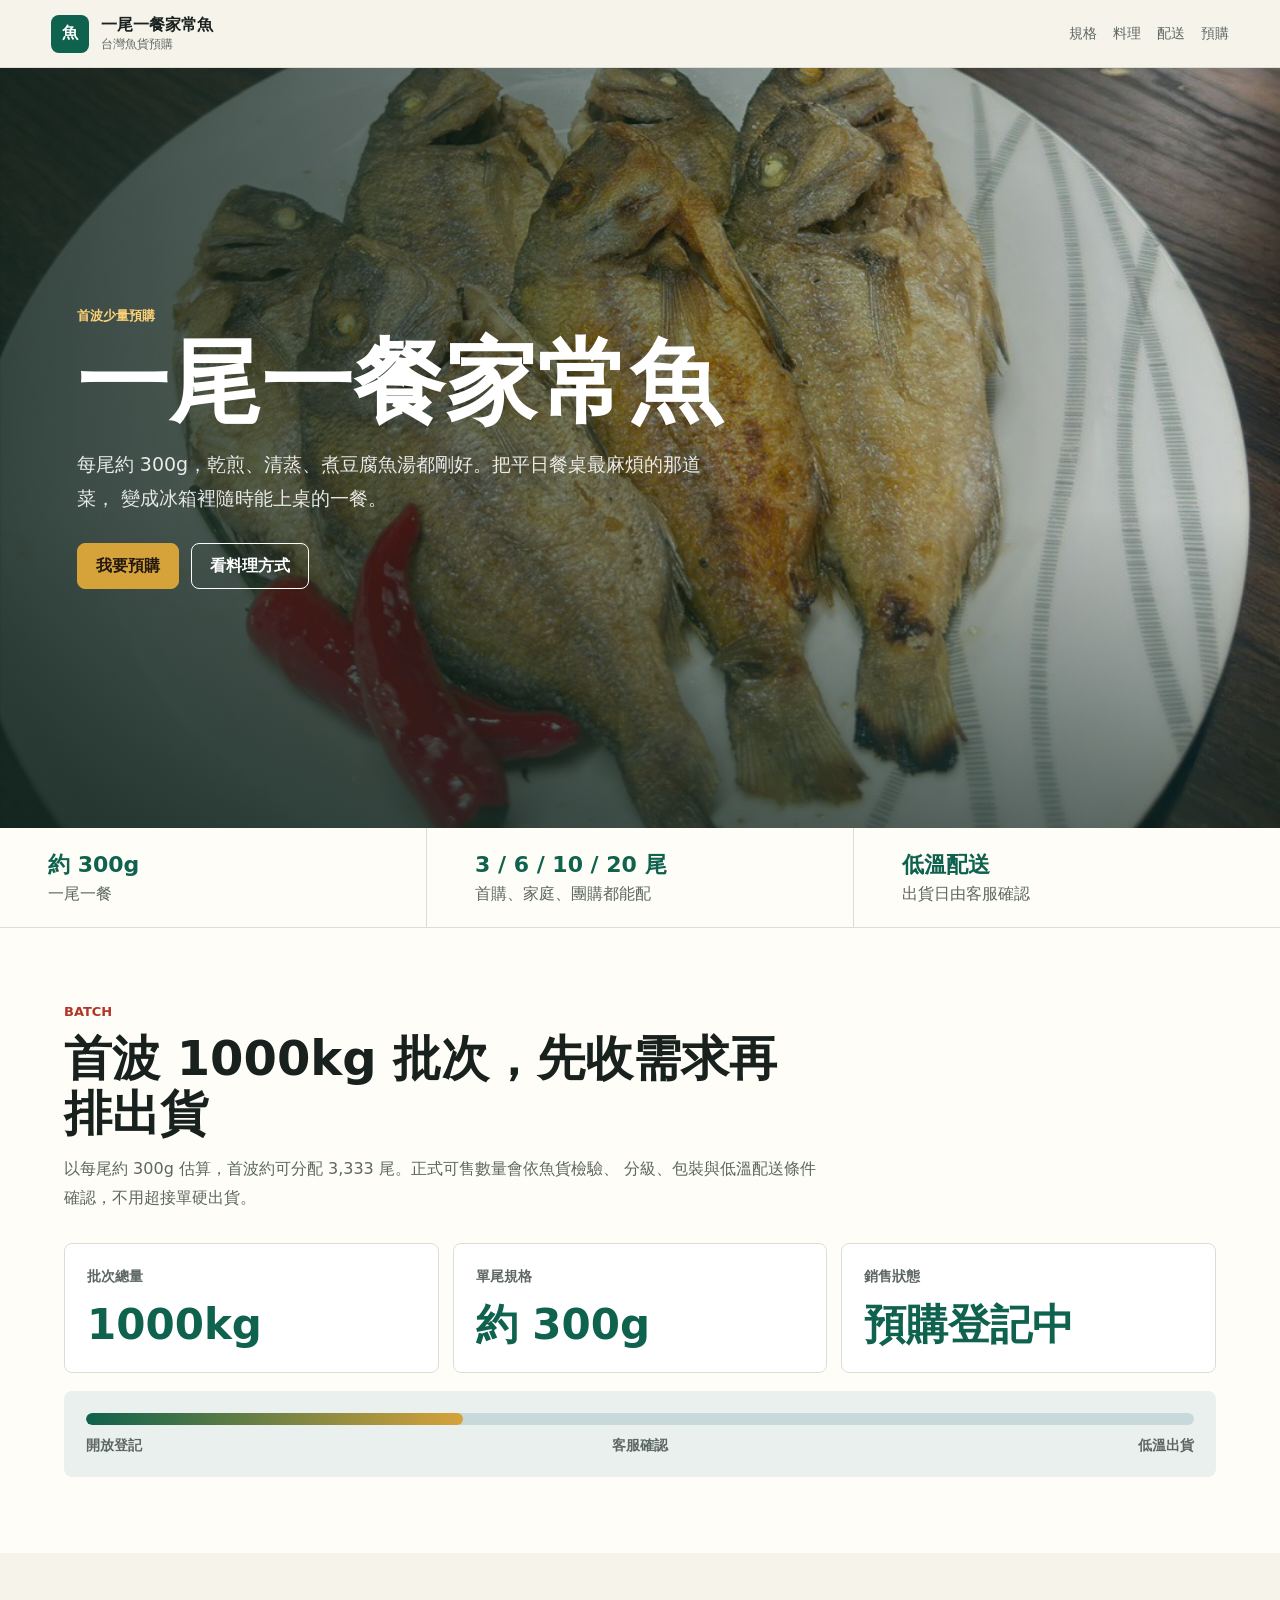
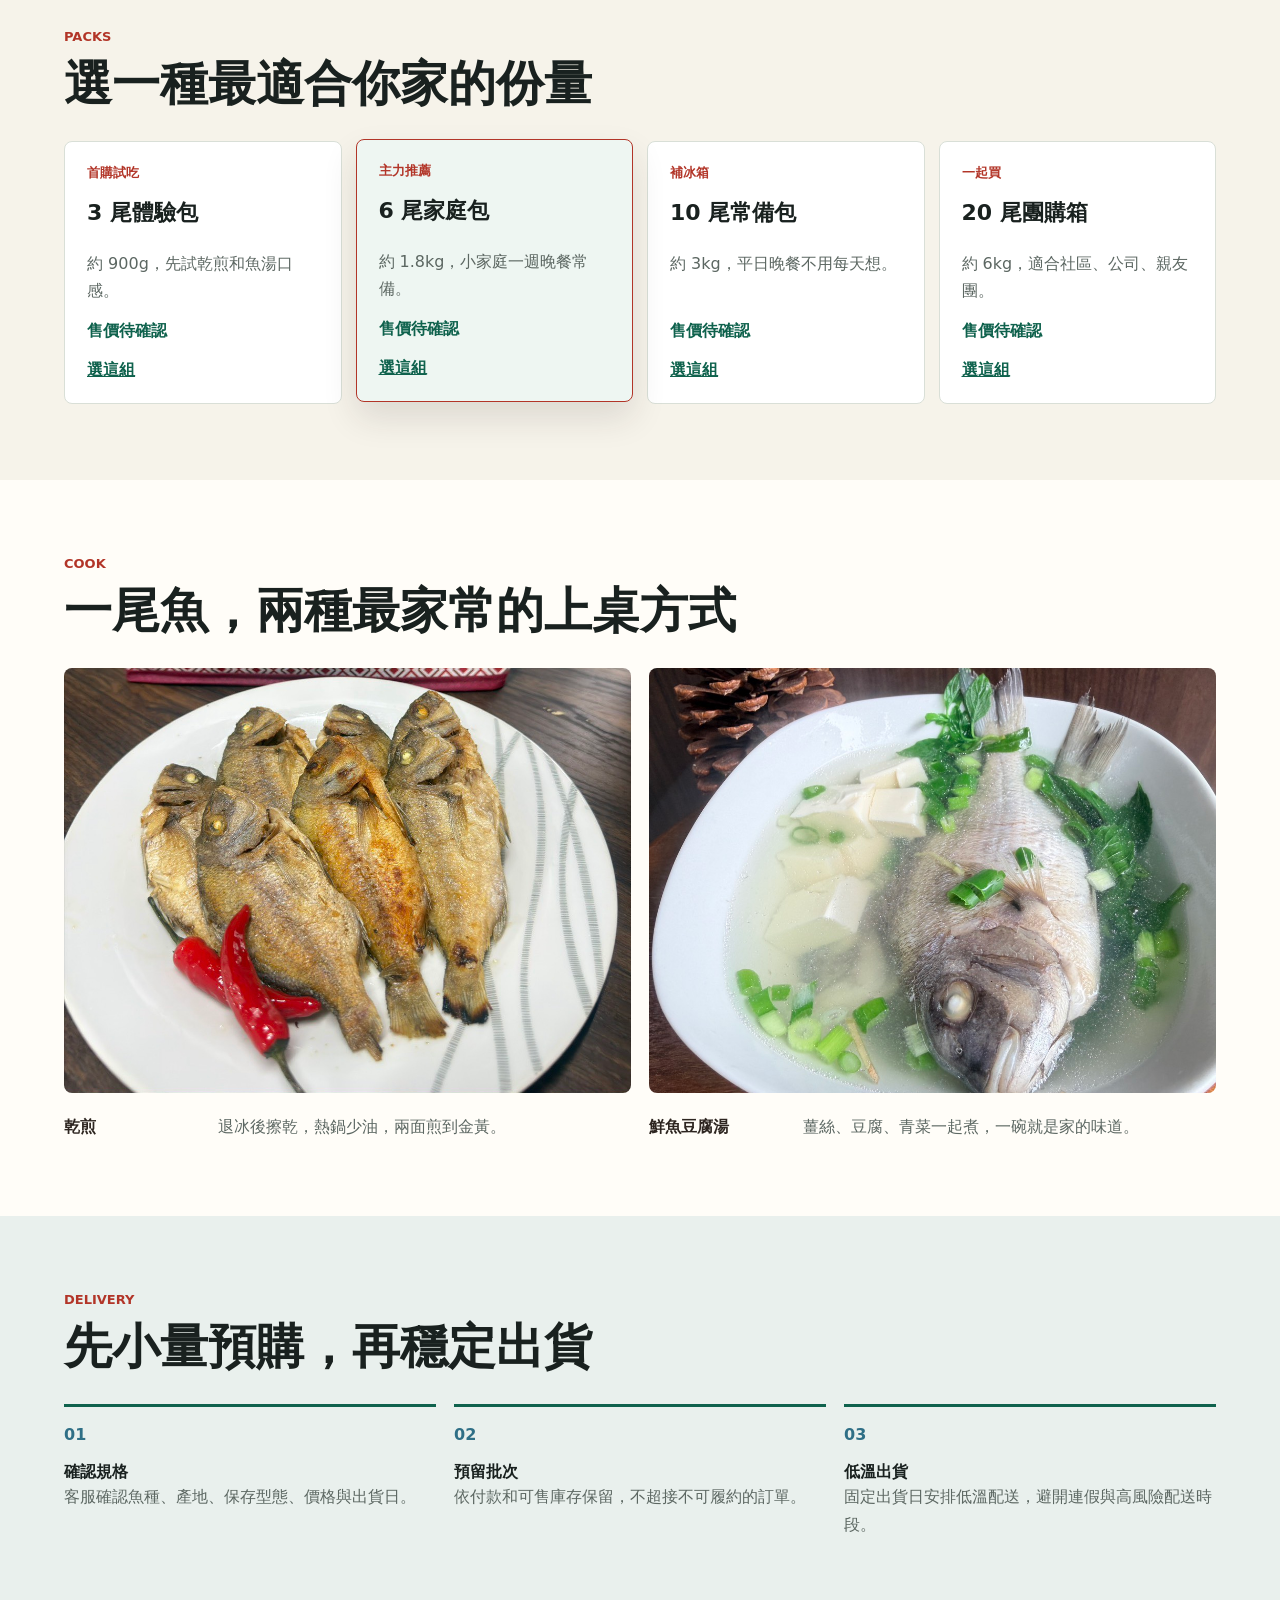
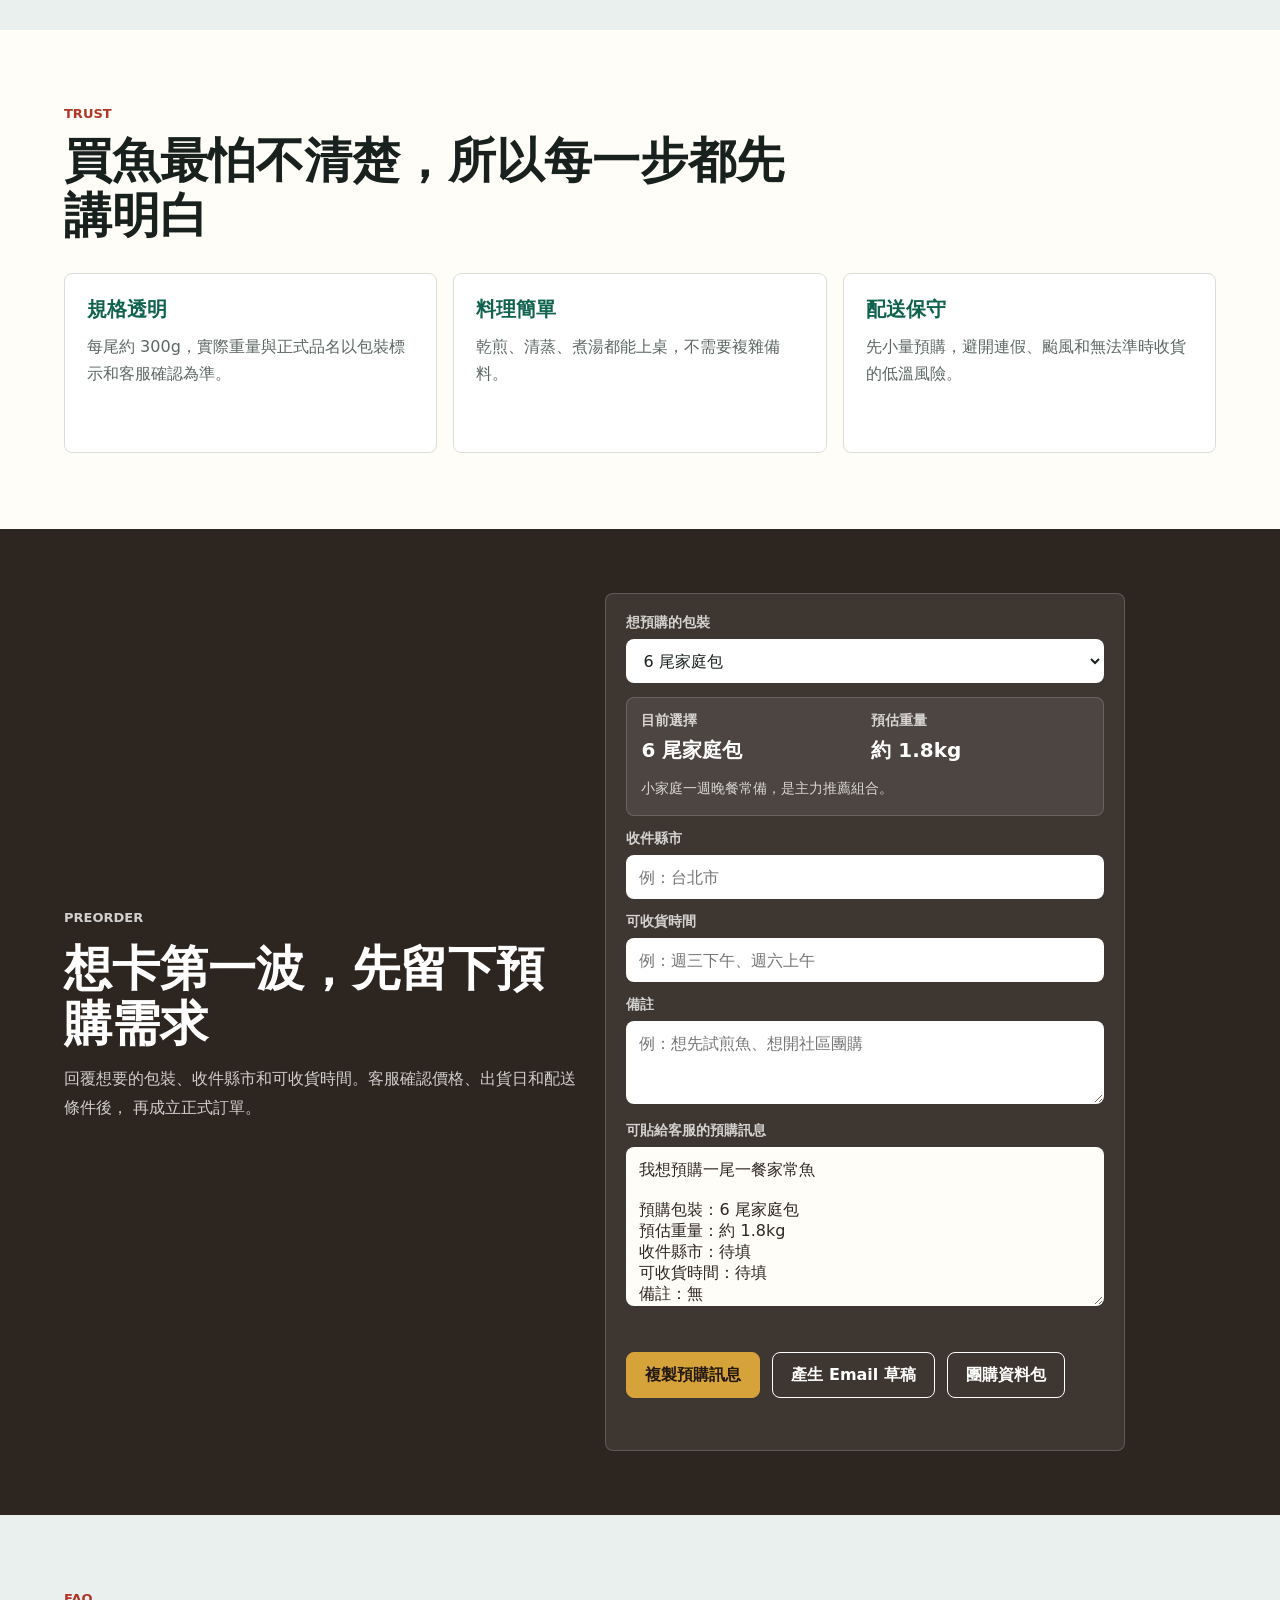
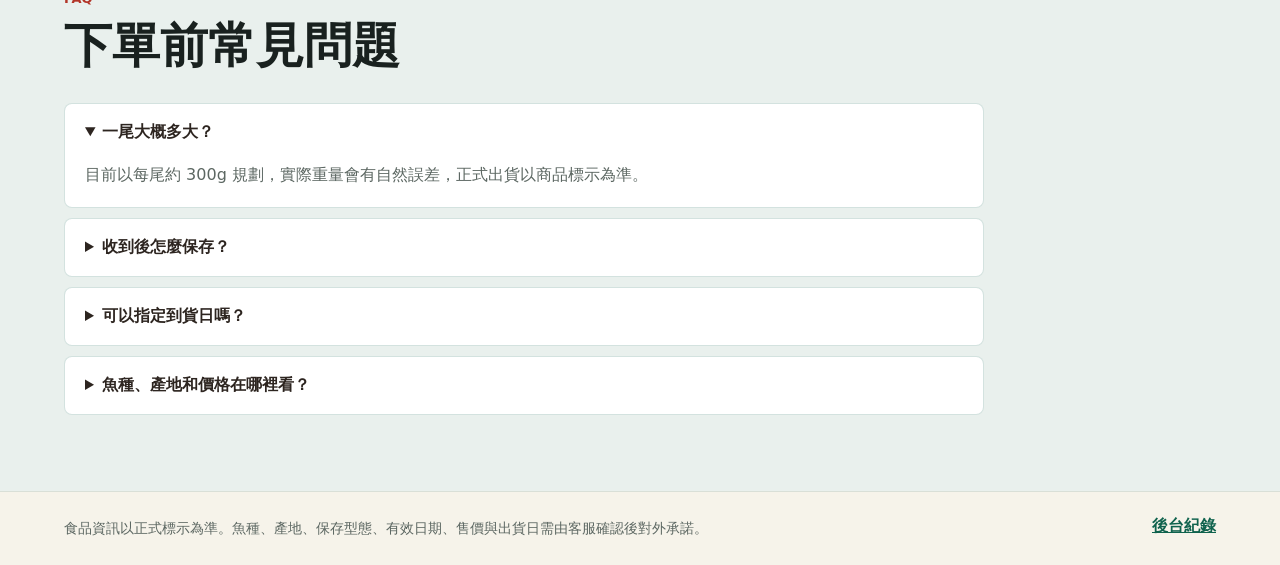
==== commit 5e625ab3: "Improve product preorder conversion flow" ====
--- a/web/index.html
+++ b/web/index.html
@@ -8,6 +8,19 @@
       name="description"
       content="每尾約 300g，一餐剛剛好。適合乾煎、清蒸、煮湯的台灣家常魚預購頁。"
     />
+    <meta name="theme-color" content="#0f624d" />
+    <link rel="canonical" href="https://taiwan-fish-d2c-launch-record.onrender.com/web/" />
+    <meta property="og:type" content="product" />
+    <meta property="og:title" content="一尾一餐家常魚｜台灣魚貨預購" />
+    <meta
+      property="og:description"
+      content="首波 1000kg 批次預購。每尾約 300g，乾煎、清蒸、煮湯都能上桌。"
+    />
+    <meta
+      property="og:image"
+      content="https://taiwan-fish-d2c-launch-record.onrender.com/output/fish_d2c_launch/assets/fried-fish.jpg"
+    />
+    <meta name="twitter:card" content="summary_large_image" />
     <link rel="icon" href="favicon.svg" type="image/svg+xml" />
     <link rel="stylesheet" href="styles.css" />
     <script src="product.js" defer></script>
@@ -66,34 +79,69 @@
         </div>
       </section>
 
+      <section class="section batch-section" aria-labelledby="batch-title">
+        <div class="section-heading">
+          <p class="eyebrow">Batch</p>
+          <h2 id="batch-title">首波 1000kg 批次，先收需求再排出貨</h2>
+          <p>
+            以每尾約 300g 估算，首波約可分配 3,333 尾。正式可售數量會依魚貨檢驗、
+            分級、包裝與低溫配送條件確認，不用超接單硬出貨。
+          </p>
+        </div>
+        <div class="batch-dashboard">
+          <div class="batch-metrics">
+            <article>
+              <span>批次總量</span>
+              <strong>1000kg</strong>
+            </article>
+            <article>
+              <span>單尾規格</span>
+              <strong>約 300g</strong>
+            </article>
+            <article>
+              <span>銷售狀態</span>
+              <strong>預購登記中</strong>
+            </article>
+          </div>
+          <div class="batch-meter" aria-label="首波批次流程">
+            <div class="meter-track"><span></span></div>
+            <div class="meter-labels">
+              <span>開放登記</span>
+              <span>客服確認</span>
+              <span>低溫出貨</span>
+            </div>
+          </div>
+        </div>
+      </section>
+
       <section id="packs" class="section">
         <div class="section-heading">
           <p class="eyebrow">Packs</p>
           <h2>選一種最適合你家的份量</h2>
         </div>
         <div class="pack-grid">
-          <article class="pack-card" data-pack="3 尾體驗包">
+          <article class="pack-card" data-pack="3 尾體驗包" data-weight="約 900g" data-hint="先試乾煎和魚湯口感，適合首購試吃。">
             <span>首購試吃</span>
             <h3>3 尾體驗包</h3>
             <p>約 900g，先試乾煎和魚湯口感。</p>
             <strong>售價待確認</strong>
             <a href="#order">選這組</a>
           </article>
-          <article class="pack-card featured" data-pack="6 尾家庭包">
+          <article class="pack-card featured" data-pack="6 尾家庭包" data-weight="約 1.8kg" data-hint="小家庭一週晚餐常備，是主力推薦組合。">
             <span>主力推薦</span>
             <h3>6 尾家庭包</h3>
             <p>約 1.8kg，小家庭一週晚餐常備。</p>
             <strong>售價待確認</strong>
             <a href="#order">選這組</a>
           </article>
-          <article class="pack-card" data-pack="10 尾常備包">
+          <article class="pack-card" data-pack="10 尾常備包" data-weight="約 3kg" data-hint="適合固定煮飯家庭，一次把平日晚餐補進冰箱。">
             <span>補冰箱</span>
             <h3>10 尾常備包</h3>
             <p>約 3kg，平日晚餐不用每天想。</p>
             <strong>售價待確認</strong>
             <a href="#order">選這組</a>
           </article>
-          <article class="pack-card" data-pack="20 尾團購箱">
+          <article class="pack-card" data-pack="20 尾團購箱" data-weight="約 6kg" data-hint="適合社區、公司、親友團，客服會協助確認分箱與配送。">
             <span>一起買</span>
             <h3>20 尾團購箱</h3>
             <p>約 6kg，適合社區、公司、親友團。</p>
@@ -190,6 +238,17 @@
               <option>20 尾團購箱</option>
             </select>
           </label>
+          <div class="order-summary" aria-live="polite">
+            <div>
+              <span>目前選擇</span>
+              <strong id="summaryPack">6 尾家庭包</strong>
+            </div>
+            <div>
+              <span>預估重量</span>
+              <strong id="summaryWeight">約 1.8kg</strong>
+            </div>
+            <p id="summaryHint">小家庭一週晚餐常備，是主力推薦組合。</p>
+          </div>
           <label>
             <span>收件縣市</span>
             <input id="cityInput" name="city" placeholder="例：台北市" />
@@ -202,10 +261,16 @@
             <span>備註</span>
             <textarea id="noteInput" name="note" rows="3" placeholder="例：想先試煎魚、想開社區團購"></textarea>
           </label>
+          <label>
+            <span>可貼給客服的預購訊息</span>
+            <textarea id="messagePreview" rows="7" readonly></textarea>
+          </label>
           <div class="order-actions">
-            <a class="button primary" id="emailOrder" href="mailto:hello@example.com?subject=一尾一餐家常魚預購">產生預購 Email</a>
+            <button class="button primary" id="copyOrder" type="button">複製預購訊息</button>
+            <a class="button secondary" id="emailOrder" href="mailto:hello@example.com?subject=一尾一餐家常魚預購">產生 Email 草稿</a>
             <a class="button secondary" href="/output/fish_d2c_launch/group_buy_pack.md">團購資料包</a>
           </div>
+          <p class="copy-status" id="copyStatus" role="status" aria-live="polite"></p>
         </form>
       </section>
 
--- a/web/styles.css
+++ b/web/styles.css
@@ -179,6 +179,8 @@
   padding: 0 18px;
   border: 1px solid currentColor;
   border-radius: 8px;
+  cursor: pointer;
+  font: inherit;
   text-decoration: none;
   font-weight: 800;
 }
@@ -219,6 +221,72 @@
 
 .quick-strip span {
   color: var(--muted);
+}
+
+.batch-section {
+  background: #fffdf8;
+}
+
+.batch-dashboard {
+  display: grid;
+  gap: 18px;
+}
+
+.batch-metrics {
+  display: grid;
+  grid-template-columns: repeat(3, minmax(0, 1fr));
+  gap: 14px;
+}
+
+.batch-metrics article {
+  min-height: 130px;
+  padding: 22px;
+  border: 1px solid var(--line);
+  border-radius: 8px;
+  background: #fff;
+}
+
+.batch-metrics span,
+.meter-labels {
+  color: var(--muted);
+  font-size: 14px;
+  font-weight: 800;
+}
+
+.batch-metrics strong {
+  display: block;
+  margin-top: 18px;
+  color: var(--leaf);
+  font-size: clamp(28px, 4vw, 42px);
+  line-height: 1;
+}
+
+.batch-meter {
+  padding: 22px;
+  border-radius: 8px;
+  background: #e9f0ed;
+}
+
+.meter-track {
+  height: 12px;
+  overflow: hidden;
+  border-radius: 999px;
+  background: rgba(47, 111, 134, 0.18);
+}
+
+.meter-track span {
+  display: block;
+  width: 34%;
+  height: 100%;
+  border-radius: inherit;
+  background: linear-gradient(90deg, var(--leaf), var(--broth));
+}
+
+.meter-labels {
+  display: flex;
+  justify-content: space-between;
+  gap: 12px;
+  margin-top: 12px;
 }
 
 .section {
@@ -251,11 +319,21 @@
   border: 1px solid var(--line);
   border-radius: 8px;
   background: var(--panel);
+  transition:
+    border-color 160ms ease,
+    box-shadow 160ms ease,
+    transform 160ms ease;
 }
 
 .pack-card.featured {
   border-color: rgba(15, 98, 77, 0.45);
   background: #eef6f2;
+}
+
+.pack-card.selected {
+  border-color: var(--pepper);
+  box-shadow: 0 16px 34px rgba(45, 37, 32, 0.12);
+  transform: translateY(-2px);
 }
 
 .pack-card span {
@@ -434,6 +512,41 @@
 .preorder-form textarea {
   padding: 12px;
   resize: vertical;
+}
+
+.preorder-form textarea[readonly] {
+  min-height: 156px;
+  background: #fffdf8;
+  color: var(--soy);
+}
+
+.order-summary {
+  display: grid;
+  grid-template-columns: 1fr 1fr;
+  gap: 12px;
+  padding: 14px;
+  border: 1px solid rgba(255, 255, 255, 0.16);
+  border-radius: 8px;
+  background: rgba(255, 255, 255, 0.08);
+}
+
+.order-summary strong {
+  color: #fff;
+  font-size: 20px;
+}
+
+.order-summary p {
+  grid-column: 1 / -1;
+  margin: 0;
+  font-size: 14px;
+}
+
+.copy-status {
+  min-height: 22px;
+  margin: -4px 0 0;
+  color: #ffd377;
+  font-size: 14px;
+  font-weight: 800;
 }
 
 .faq-section {
@@ -500,6 +613,15 @@
   text-decoration: none;
   font-weight: 900;
   box-shadow: 0 14px 34px rgba(33, 24, 16, 0.2);
+  transition:
+    opacity 160ms ease,
+    transform 160ms ease;
+}
+
+.sticky-order.is-hidden {
+  pointer-events: none;
+  opacity: 0;
+  transform: translateY(8px);
 }
 
 @media (max-width: 900px) {
@@ -518,6 +640,7 @@
   }
 
   .quick-strip,
+  .batch-metrics,
   .pack-grid,
   .cook-layout,
   .delivery-steps,
@@ -535,6 +658,10 @@
     flex-direction: column;
   }
 
+  .order-summary {
+    grid-template-columns: 1fr;
+  }
+
   .sticky-order {
     display: inline-flex;
     align-items: center;
